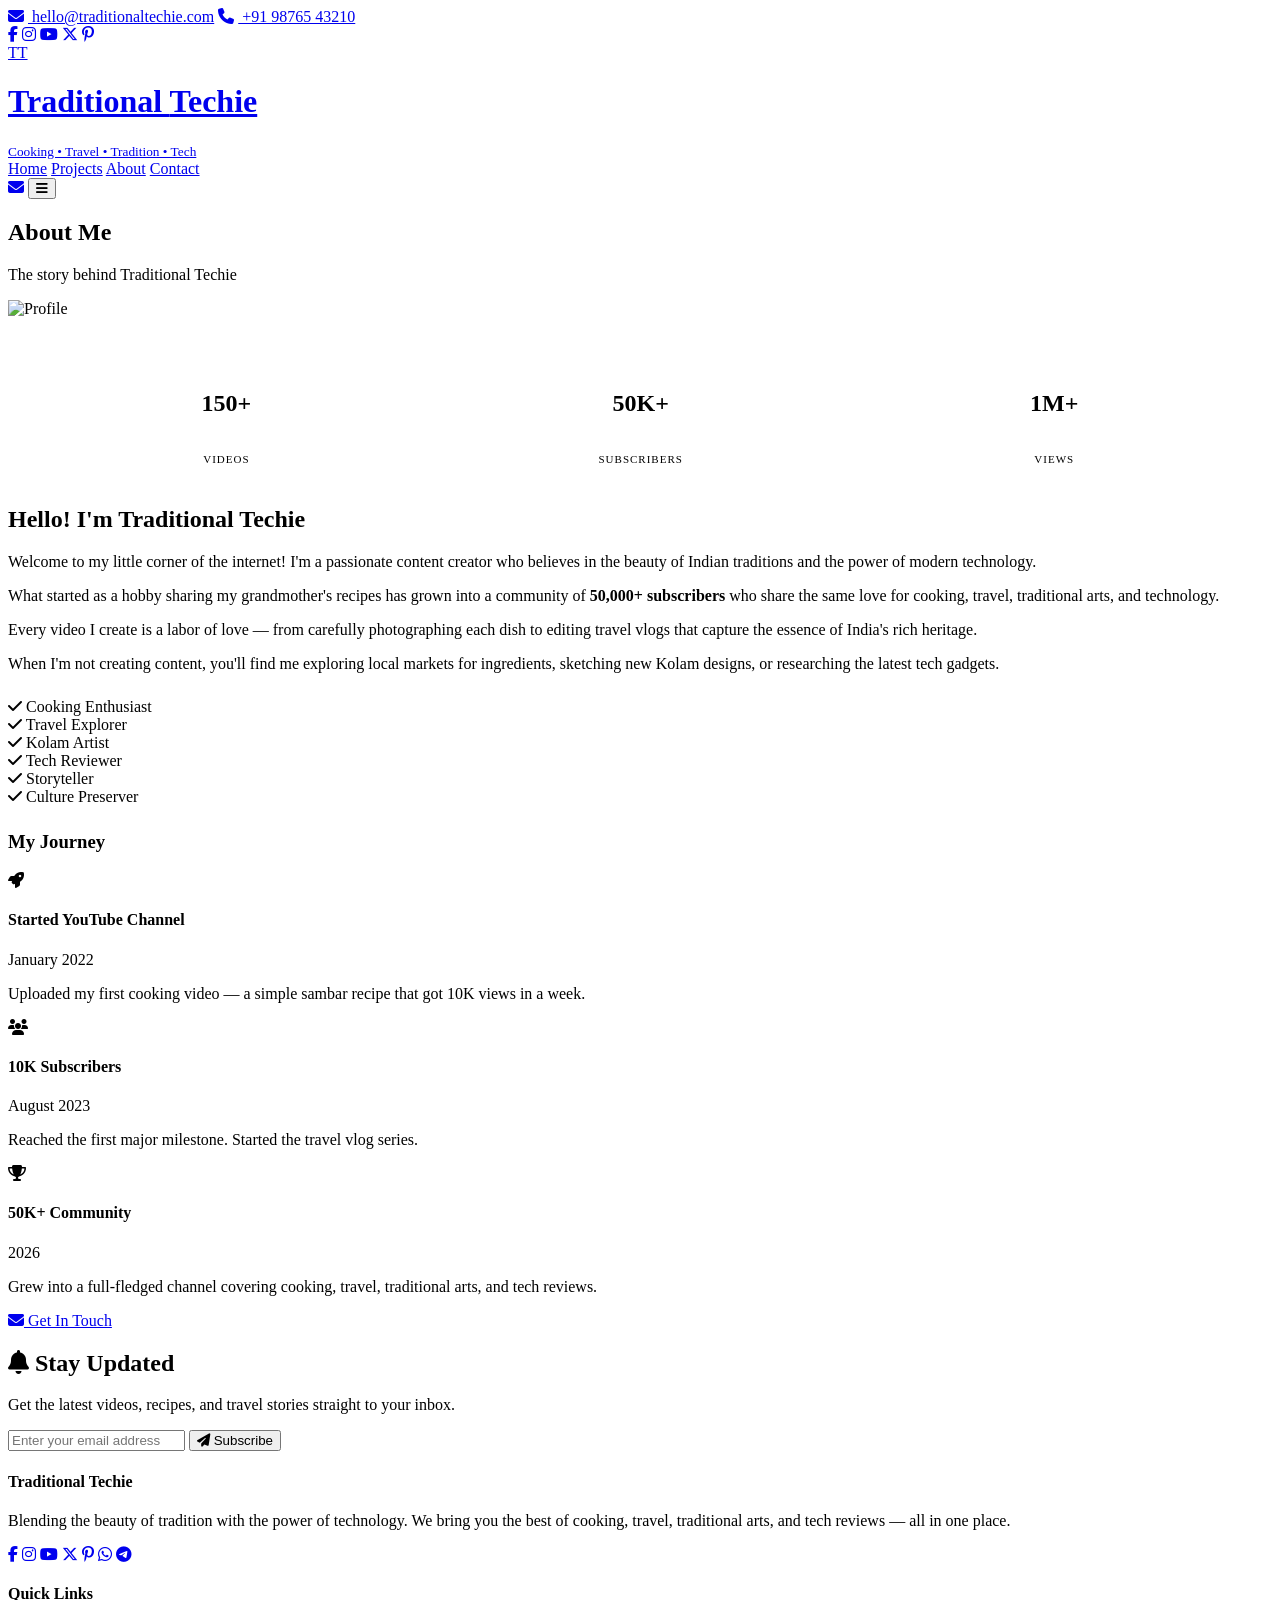
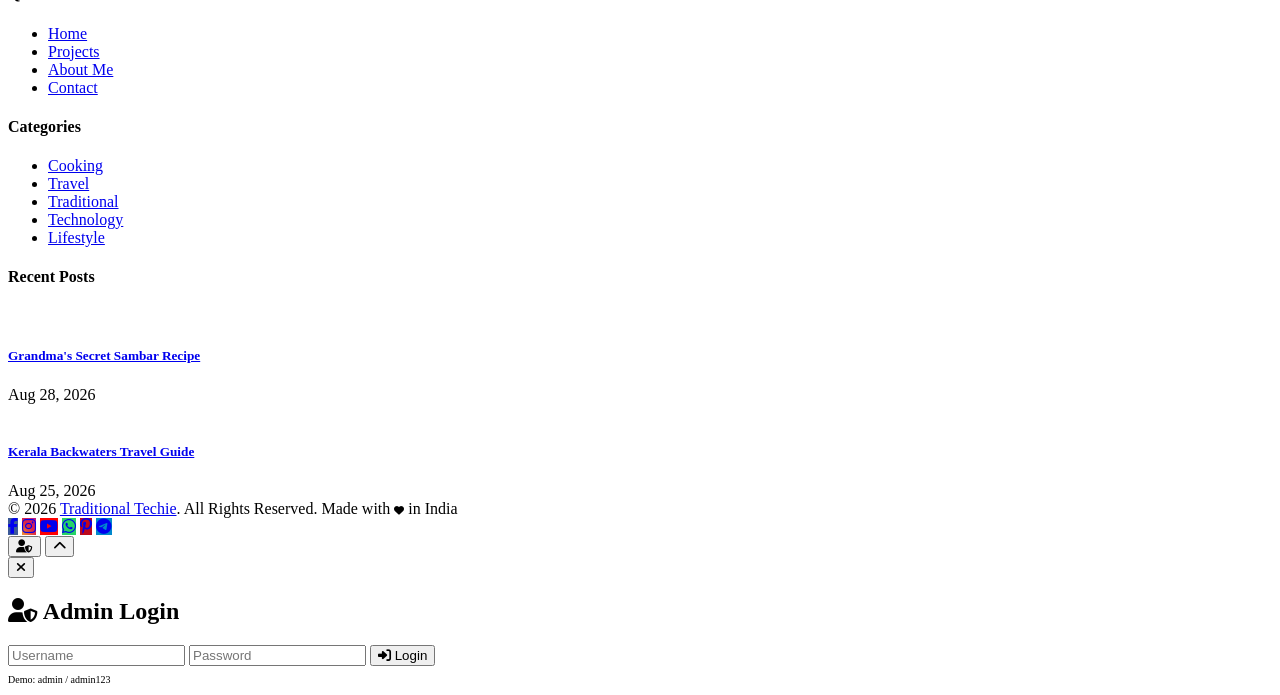
==== about.html @ 8e509c26 "Add files via upload" ====
<!DOCTYPE html>
<html lang="en">
<head>
    <meta charset="UTF-8">
    <meta name="viewport" content="width=device-width, initial-scale=1.0">
    <title>About Me - Traditional Techie</title>
    <meta name="description" content="Learn more about Traditional Techie - the person behind the cooking, travel, traditional arts, and tech content.">
    <link href="https://fonts.googleapis.com/css2?family=DM+Sans:wght@300;400;500;600;700&family=Playfair+Display:wght@500;600;700;800&display=swap" rel="stylesheet">
    <link rel="stylesheet" href="https://cdnjs.cloudflare.com/ajax/libs/font-awesome/6.5.1/css/all.min.css">
    <link rel="stylesheet" href="css/style.css">
</head>
<body>

<!-- Topbar -->
<div class="topbar">
    <div class="container">
        <div class="topbar-left">
            <a href="#"><i class="fas fa-envelope" style="margin-right:4px"></i> hello@traditionaltechie.com</a>
            <a href="#"><i class="fas fa-phone" style="margin-right:4px"></i> +91 98765 43210</a>
        </div>
        <div class="topbar-right">
            <a href="https://facebook.com" target="_blank"><i class="fab fa-facebook-f"></i></a>
            <a href="https://instagram.com" target="_blank"><i class="fab fa-instagram"></i></a>
            <a href="https://youtube.com" target="_blank"><i class="fab fa-youtube"></i></a>
            <a href="https://twitter.com" target="_blank"><i class="fab fa-x-twitter"></i></a>
            <a href="https://pinterest.com" target="_blank"><i class="fab fa-pinterest-p"></i></a>
        </div>
    </div>
</div>

<!-- Header -->
<header class="header">
    <div class="container">
        <a href="index.html" class="logo">
            <div class="logo-mark">TT</div>
            <div class="logo-text">
                <h1>Traditional <span>Techie</span></h1>
                <small>Cooking &bull; Travel &bull; Tradition &bull; Tech</small>
            </div>
        </a>
        <nav class="nav" id="nav">
            <a href="index.html">Home</a>
            <a href="projects.html">Projects</a>
            <a href="about.html" class="active">About</a>
            <a href="contact.html">Contact</a>
        </nav>
        <div class="header-right">
            <a href="contact.html" class="btn-icon"><i class="fas fa-envelope"></i></a>
            <button class="hamburger" onclick="toggleNav()"><i class="fas fa-bars"></i></button>
        </div>
    </div>
</header>

<!-- Page Hero -->
<section class="page-hero">
    <div class="container">
        <h1>About Me</h1>
        <p>The story behind Traditional Techie</p>
    </div>
</section>

<!-- About Full -->
<section class="about-full">
    <div class="container">
        <div class="about-full-grid">
            <div>
                <img src="images/profile.jpg" alt="Profile" style="width:100%;border-radius:var(--radius-lg);margin-bottom:20px;">
                <div style="background:var(--primary);color:var(--white);padding:20px;border-radius:var(--radius-lg);text-align:center;">
                    <div style="display:flex;justify-content:space-around;">
                        <div><h4 style="font-size:24px;color:var(--accent);font-weight:800;">150+</h4><span style="font-size:11px;text-transform:uppercase;letter-spacing:1px;">Videos</span></div>
                        <div><h4 style="font-size:24px;color:var(--accent);font-weight:800;">50K+</h4><span style="font-size:11px;text-transform:uppercase;letter-spacing:1px;">Subscribers</span></div>
                        <div><h4 style="font-size:24px;color:var(--accent);font-weight:800;">1M+</h4><span style="font-size:11px;text-transform:uppercase;letter-spacing:1px;">Views</span></div>
                    </div>
                </div>
            </div>
            <div class="about-full-text">
                <h2>Hello! I'm <span>Traditional Techie</span></h2>
                <p>Welcome to my little corner of the internet! I'm a passionate content creator who believes in the beauty of Indian traditions and the power of modern technology.</p>
                <p>What started as a hobby sharing my grandmother's recipes has grown into a community of <strong>50,000+ subscribers</strong> who share the same love for cooking, travel, traditional arts, and technology.</p>
                <p>Every video I create is a labor of love &mdash; from carefully photographing each dish to editing travel vlogs that capture the essence of India's rich heritage.</p>
                <p>When I'm not creating content, you'll find me exploring local markets for ingredients, sketching new Kolam designs, or researching the latest tech gadgets.</p>

                <div class="about-features" style="margin:25px 0;">
                    <div class="af"><i class="fas fa-check"></i> Cooking Enthusiast</div>
                    <div class="af"><i class="fas fa-check"></i> Travel Explorer</div>
                    <div class="af"><i class="fas fa-check"></i> Kolam Artist</div>
                    <div class="af"><i class="fas fa-check"></i> Tech Reviewer</div>
                    <div class="af"><i class="fas fa-check"></i> Storyteller</div>
                    <div class="af"><i class="fas fa-check"></i> Culture Preserver</div>
                </div>

                <div class="timeline">
                    <h3>My Journey</h3>
                    <div class="tl-item">
                        <div class="tl-dot"><i class="fas fa-rocket"></i></div>
                        <div class="tl-info">
                            <h4>Started YouTube Channel</h4>
                            <span>January 2022</span>
                            <p>Uploaded my first cooking video &mdash; a simple sambar recipe that got 10K views in a week.</p>
                        </div>
                    </div>
                    <div class="tl-item">
                        <div class="tl-dot"><i class="fas fa-users"></i></div>
                        <div class="tl-info">
                            <h4>10K Subscribers</h4>
                            <span>August 2023</span>
                            <p>Reached the first major milestone. Started the travel vlog series.</p>
                        </div>
                    </div>
                    <div class="tl-item">
                        <div class="tl-dot"><i class="fas fa-trophy"></i></div>
                        <div class="tl-info">
                            <h4>50K+ Community</h4>
                            <span>2026</span>
                            <p>Grew into a full-fledged channel covering cooking, travel, traditional arts, and tech reviews.</p>
                        </div>
                    </div>
                </div>

                <a href="contact.html" class="btn btn-fill" style="margin-top:25px;"><i class="fas fa-envelope"></i> Get In Touch</a>
            </div>
        </div>
    </div>
</section>

<!-- Subscribe -->
<section class="subscribe">
    <div class="container">
        <h2><i class="fas fa-bell"></i> Stay Updated</h2>
        <p>Get the latest videos, recipes, and travel stories straight to your inbox.</p>
        <form class="sub-form" onsubmit="handleSubscribe(event)">
            <input type="email" placeholder="Enter your email address" required>
            <button type="submit"><i class="fas fa-paper-plane"></i> Subscribe</button>
        </form>
    </div>
</section>

<!-- Footer -->
<footer class="footer" id="contact">
    <div class="container">
        <div class="foot-grid">
            <div>
                <h4>Traditional Techie</h4>
                <p>Blending the beauty of tradition with the power of technology. We bring you the best of cooking, travel, traditional arts, and tech reviews &mdash; all in one place.</p>
                <div class="foot-social">
                    <a href="https://facebook.com" target="_blank"><i class="fab fa-facebook-f"></i></a>
                    <a href="https://instagram.com" target="_blank"><i class="fab fa-instagram"></i></a>
                    <a href="https://youtube.com" target="_blank"><i class="fab fa-youtube"></i></a>
                    <a href="https://twitter.com" target="_blank"><i class="fab fa-x-twitter"></i></a>
                    <a href="https://pinterest.com" target="_blank"><i class="fab fa-pinterest-p"></i></a>
                    <a href="https://whatsapp.com" target="_blank"><i class="fab fa-whatsapp"></i></a>
                    <a href="https://telegram.org" target="_blank"><i class="fab fa-telegram-plane"></i></a>
                </div>
            </div>
            <div>
                <h4>Quick Links</h4>
                <ul class="foot-links">
                    <li><a href="index.html">Home</a></li>
                    <li><a href="projects.html">Projects</a></li>
                    <li><a href="about.html">About Me</a></li>
                    <li><a href="contact.html">Contact</a></li>
                </ul>
            </div>
            <div>
                <h4>Categories</h4>
                <ul class="foot-links">
                    <li><a href="#">Cooking</a></li>
                    <li><a href="#">Travel</a></li>
                    <li><a href="#">Traditional</a></li>
                    <li><a href="#">Technology</a></li>
                    <li><a href="#">Lifestyle</a></li>
                </ul>
            </div>
            <div>
                <h4>Recent Posts</h4>
                <div class="foot-posts">
                    <div class="fp">
                        <div class="fp-thumb"><img src="https://images.unsplash.com/photo-1556909114-f6e7ad7d3136?w=80&h=80&fit=crop" alt=""></div>
                        <div class="fp-info"><h5><a href="#">Grandma's Secret Sambar Recipe</a></h5><span>Aug 28, 2026</span></div>
                    </div>
                    <div class="fp">
                        <div class="fp-thumb"><img src="https://images.unsplash.com/photo-1469854523086-cc02fe5d8800?w=80&h=80&fit=crop" alt=""></div>
                        <div class="fp-info"><h5><a href="#">Kerala Backwaters Travel Guide</a></h5><span>Aug 25, 2026</span></div>
                    </div>
                </div>
            </div>
        </div>
    </div>
    <div class="foot-bottom">
        <div class="container">
            &copy; 2026 <a href="index.html">Traditional Techie</a>. All Rights Reserved. Made with <i class="fas fa-heart" style="color:var(--primary);font-size:10px"></i> in India
        </div>
    </div>
</footer>

<!-- Floating Social -->
<div class="float-social">
    <a href="https://facebook.com" target="_blank" style="background:#3b5998" title="Facebook"><i class="fab fa-facebook-f"></i></a>
    <a href="https://instagram.com" target="_blank" style="background:linear-gradient(45deg,#f09433,#dc2743,#bc1888)" title="Instagram"><i class="fab fa-instagram"></i></a>
    <a href="https://youtube.com" target="_blank" style="background:#ff0000" title="YouTube"><i class="fab fa-youtube"></i></a>
    <a href="https://whatsapp.com" target="_blank" style="background:#25d366" title="WhatsApp"><i class="fab fa-whatsapp"></i></a>
    <a href="https://pinterest.com" target="_blank" style="background:#bd081c" title="Pinterest"><i class="fab fa-pinterest-p"></i></a>
    <a href="https://telegram.org" target="_blank" style="background:#0088cc" title="Telegram"><i class="fab fa-telegram-plane"></i></a>
</div>

<!-- Admin Button -->
<button class="admin-btn" onclick="openAdmin()" title="Admin Panel"><i class="fas fa-user-shield"></i></button>

<!-- Back to Top -->
<button class="btt" id="btt" onclick="window.scrollTo({top:0,behavior:'smooth'})"><i class="fas fa-chevron-up"></i></button>

<!-- Admin Overlay -->
<div class="admin-overlay" id="adminOv">
    <div class="admin-box">
        <button class="x" onclick="closeAdmin()"><i class="fas fa-times"></i></button>
        <div id="aLogin">
            <h2><i class="fas fa-user-shield"></i> Admin Login</h2>
            <div class="login-box">
                <input type="text" id="aUser" placeholder="Username">
                <input type="password" id="aPass" placeholder="Password">
                <button onclick="doLogin()"><i class="fas fa-sign-in-alt"></i> Login</button>
                <p style="font-size:10px;color:var(--text-light);margin-top:8px">Demo: admin / admin123</p>
            </div>
        </div>
        <div id="aDash" style="display:none">
            <h2><i class="fas fa-tachometer-alt"></i> Dashboard</h2>
            <div class="a-stats">
                <div class="a-stat"><h4>50,247</h4><p>Subscribers</p></div>
                <div class="a-stat"><h4>1.2L+</h4><p>Total Views</p></div>
                <div class="a-stat"><h4>156</h4><p>Videos</p></div>
            </div>
            <div style="text-align:center;margin-top:20px">
                <button class="submit" style="background:#c0392b" onclick="doLogout()"><i class="fas fa-sign-out-alt"></i> Logout</button>
            </div>
        </div>
    </div>
</div>

<script src="js/scripts.js"></script>
</body>
</html>
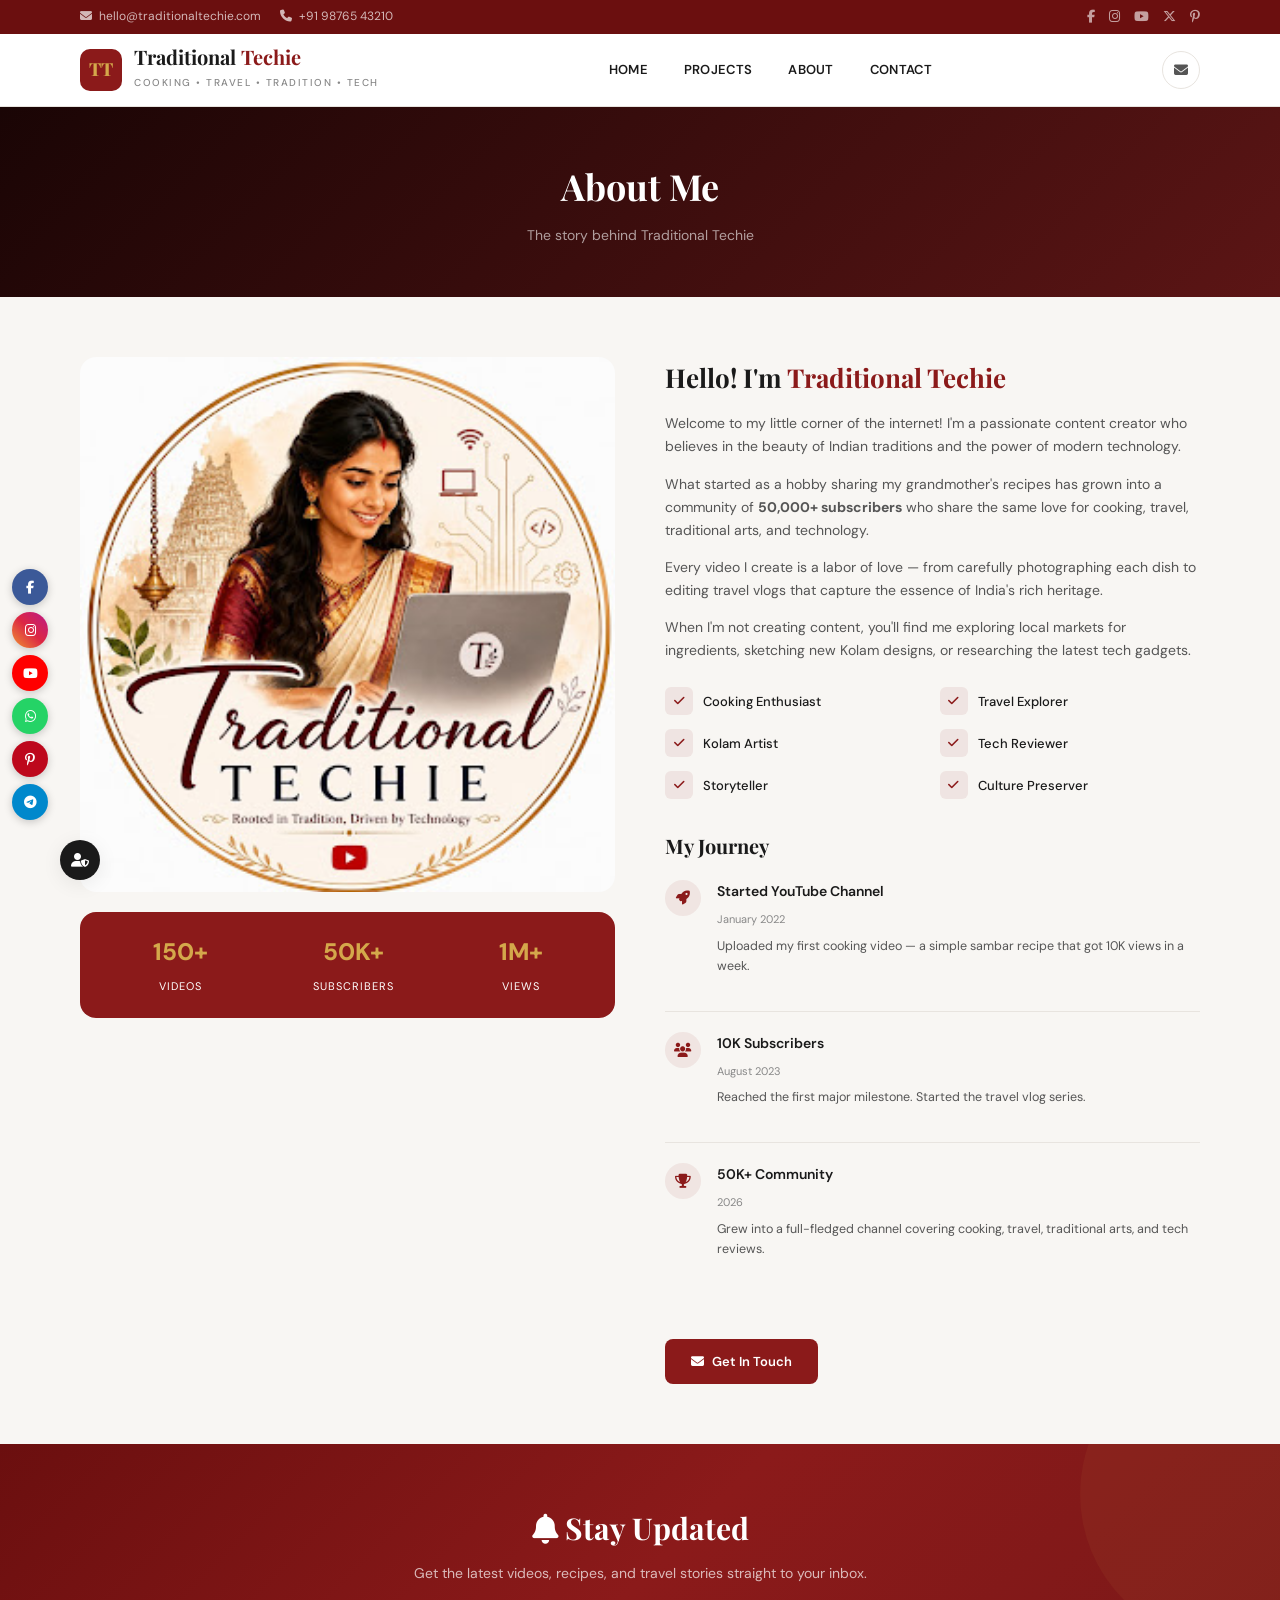
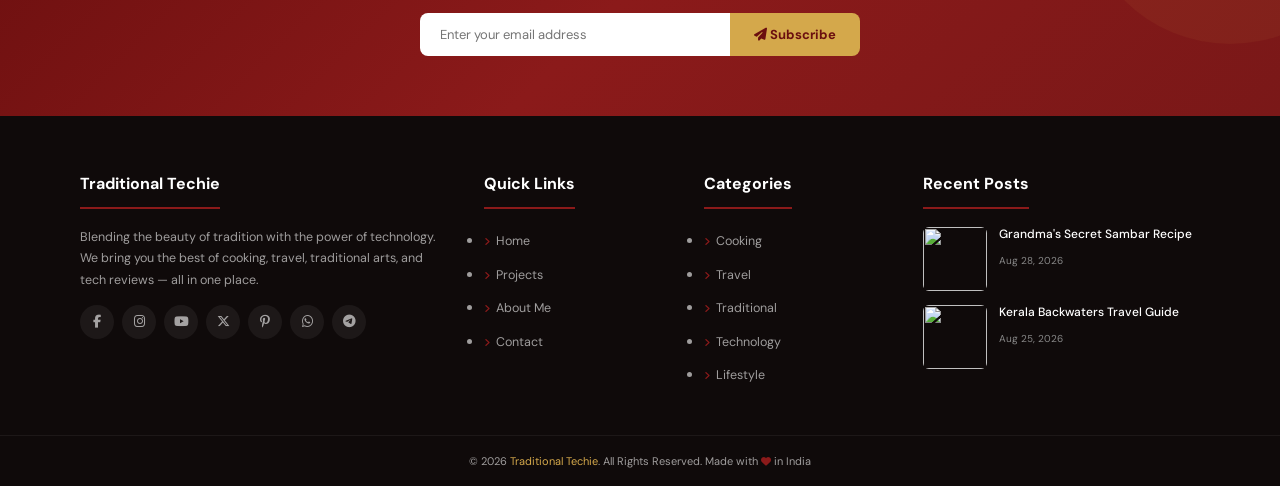
==== commit 240d0c2e: "Update about.html to remove demo credentials Removed demo credentials and updated dashboard message." ====
--- a/about.html
+++ b/about.html
@@ -219,16 +219,12 @@
                 <input type="text" id="aUser" placeholder="Username">
                 <input type="password" id="aPass" placeholder="Password">
                 <button onclick="doLogin()"><i class="fas fa-sign-in-alt"></i> Login</button>
-                <p style="font-size:10px;color:var(--text-light);margin-top:8px">Demo: admin / admin123</p>
             </div>
         </div>
         <div id="aDash" style="display:none">
             <h2><i class="fas fa-tachometer-alt"></i> Dashboard</h2>
-            <div class="a-stats">
-                <div class="a-stat"><h4>50,247</h4><p>Subscribers</p></div>
-                <div class="a-stat"><h4>1.2L+</h4><p>Total Views</p></div>
-                <div class="a-stat"><h4>156</h4><p>Videos</p></div>
-            </div>
+            <p style="font-size:12px;color:var(--text-light);text-align:center;margin:16px 0;">Video &amp; blog-post management is done from the <b>Home page</b> admin panel.
+                <a href="index.html" style="color:var(--primary);font-weight:600;">Go to home page &rarr;</a></p>
             <div style="text-align:center;margin-top:20px">
                 <button class="submit" style="background:#c0392b" onclick="doLogout()"><i class="fas fa-sign-out-alt"></i> Logout</button>
             </div>
--- a/css/style.css
+++ b/css/style.css
@@ -0,0 +1,313 @@
+/* ============================================
+   Traditional Techie - style.css
+   Red/Maroon Theme | Modern Blog Design
+   ============================================ */
+
+:root {
+    --primary: #8B1A1A;
+    --primary-light: #A52A2A;
+    --primary-dark: #6B0F0F;
+    --accent: #D4A84B;
+    --accent-light: #E8C97A;
+    --title: #1A1A1A;
+    --text: #555;
+    --text-light: #888;
+    --bg: #F8F6F3;
+    --white: #FFFFFF;
+    --card: #FFFFFF;
+    --border: #E8E4DF;
+    --shadow: 0 1px 8px rgba(0,0,0,0.06);
+    --shadow-md: 0 4px 20px rgba(0,0,0,0.08);
+    --shadow-lg: 0 8px 40px rgba(0,0,0,0.12);
+    --radius: 10px;
+    --radius-lg: 16px;
+}
+
+/* ===== RESET ===== */
+* { margin:0; padding:0; box-sizing:border-box; }
+body { font-family:'DM Sans',sans-serif; background:var(--bg); color:var(--text); line-height:1.65; -webkit-font-smoothing:antialiased; }
+a { text-decoration:none; color:inherit; transition:color .2s, background .2s, transform .2s; }
+img { max-width:100%; display:block; }
+.container { max-width:1160px; margin:0 auto; padding:0 20px; }
+
+/* ===== TOP BAR ===== */
+.topbar { background:var(--primary-dark); color:rgba(255,255,255,.7); font-size:12px; height:34px; display:flex; align-items:center; }
+.topbar .container { display:flex; justify-content:space-between; align-items:center; width:100%; }
+.topbar-left a { margin-right:16px; color:rgba(255,255,255,.7); }
+.topbar-left a:hover { color:var(--accent); }
+.topbar-right { display:flex; align-items:center; gap:14px; }
+.topbar-right a { color:rgba(255,255,255,.6); font-size:13px; }
+.topbar-right a:hover { color:var(--accent); transform:translateY(-1px); }
+
+/* ===== HEADER ===== */
+.header { background:var(--white); border-bottom:1px solid var(--border); position:sticky; top:0; z-index:1000; }
+.header .container { display:flex; align-items:center; justify-content:space-between; height:72px; }
+.logo { display:flex; align-items:center; gap:12px; }
+.logo-mark { width:42px; height:42px; background:var(--primary); border-radius:var(--radius); display:flex; align-items:center; justify-content:center; color:var(--accent); font-size:18px; font-weight:800; font-family:'Playfair Display',serif; }
+.logo-text h1 { font-family:'Playfair Display',serif; font-size:20px; font-weight:700; color:var(--title); line-height:1.1; }
+.logo-text h1 span { color:var(--primary); }
+.logo-text small { font-size:10px; color:var(--text-light); text-transform:uppercase; letter-spacing:1.5px; font-weight:500; }
+.nav { display:flex; align-items:center; gap:0; }
+.nav a { display:block; padding:0 18px; height:72px; line-height:72px; font-size:13px; font-weight:600; color:var(--title); text-transform:uppercase; letter-spacing:.3px; position:relative; }
+.nav a::after { content:''; position:absolute; bottom:0; left:50%; width:0; height:2px; background:var(--primary); transition:all .3s; transform:translateX(-50%); }
+.nav a:hover, .nav a.active { color:var(--primary); }
+.nav a:hover::after, .nav a.active::after { width:24px; }
+.hamburger { display:none; background:none; border:none; font-size:22px; color:var(--title); cursor:pointer; padding:8px; }
+.header-right { display:flex; align-items:center; gap:8px; }
+.btn-icon { width:38px; height:38px; border-radius:50%; border:1px solid var(--border); background:transparent; display:flex; align-items:center; justify-content:center; cursor:pointer; font-size:14px; color:var(--text); transition:all .2s; }
+.btn-icon:hover { background:var(--primary); color:var(--white); border-color:var(--primary); }
+
+/* ===== HERO ===== */
+.hero { background:linear-gradient(135deg, #1A0505 0%, #3D0C0C 40%, #5C1515 100%); padding:70px 0; position:relative; overflow:hidden; }
+.hero::before { content:''; position:absolute; top:-50%; right:-20%; width:600px; height:600px; border-radius:50%; background:radial-gradient(circle, rgba(212,168,75,0.08) 0%, transparent 70%); }
+.hero::after { content:''; position:absolute; bottom:-30%; left:-10%; width:400px; height:400px; border-radius:50%; background:radial-gradient(circle, rgba(139,26,26,0.15) 0%, transparent 70%); }
+.hero .container { position:relative; z-index:2; }
+.hero-grid { display:grid; grid-template-columns:1fr 1fr; gap:50px; align-items:center; }
+.hero-left { color:var(--white); }
+.hero-badge { display:inline-flex; align-items:center; gap:6px; background:rgba(212,168,75,0.15); border:1px solid rgba(212,168,75,0.3); color:var(--accent); padding:6px 14px; border-radius:30px; font-size:11px; font-weight:600; text-transform:uppercase; letter-spacing:1px; margin-bottom:20px; }
+.hero-badge i { font-size:10px; }
+.hero h2 { font-family:'Playfair Display',serif; font-size:44px; font-weight:800; line-height:1.15; margin-bottom:18px; }
+.hero h2 em { font-style:normal; color:var(--accent); }
+.hero p { font-size:15px; color:rgba(255,255,255,.65); margin-bottom:28px; max-width:460px; line-height:1.7; }
+.hero-btns { display:flex; gap:12px; flex-wrap:wrap; }
+
+/* ===== BUTTONS ===== */
+.btn { display:inline-flex; align-items:center; gap:8px; padding:12px 26px; border-radius:8px; font-size:13px; font-weight:600; cursor:pointer; border:none; transition:all .25s; font-family:inherit; }
+.btn-fill { background:var(--primary); color:var(--white); }
+.btn-fill:hover { background:var(--primary-light); transform:translateY(-2px); box-shadow:0 6px 20px rgba(139,26,26,0.35); }
+.btn-ghost { background:transparent; color:var(--white); border:1.5px solid rgba(255,255,255,.25); }
+.btn-ghost:hover { border-color:var(--accent); color:var(--accent); }
+.hero-right { display:flex; gap:14px; }
+.hero-card { flex:1; background:rgba(255,255,255,0.04); border:1px solid rgba(255,255,255,0.08); border-radius:var(--radius-lg); padding:24px 18px; text-align:center; color:var(--white); backdrop-filter:blur(4px); transition:all .3s; }
+.hero-card:hover { background:rgba(255,255,255,0.08); border-color:var(--accent); transform:translateY(-4px); }
+.hero-card .icon { width:48px; height:48px; background:rgba(212,168,75,0.12); border-radius:50%; display:flex; align-items:center; justify-content:center; margin:0 auto 12px; font-size:18px; color:var(--accent); }
+.hero-card h4 { font-size:14px; font-weight:600; margin-bottom:4px; }
+.hero-card span { font-size:11px; color:rgba(255,255,255,.5); }
+
+/* ===== SECTION HEADERS ===== */
+.sec-header { display:flex; justify-content:space-between; align-items:flex-end; margin-bottom:35px; }
+.sec-header h2 { font-family:'Playfair Display',serif; font-size:28px; color:var(--title); }
+.sec-header h2 i { color:var(--primary); font-size:22px; margin-right:8px; }
+.sec-header .line { width:40px; height:3px; background:var(--primary); margin-top:8px; border-radius:2px; }
+.sec-header p { font-size:13px; color:var(--text-light); }
+.sec-link { font-size:13px; font-weight:600; color:var(--primary); display:flex; align-items:center; gap:4px; white-space:nowrap; }
+.sec-link:hover { color:var(--primary-light); gap:8px; }
+
+/* ===== VIDEOS SECTION ===== */
+.videos { padding:55px 0; }
+.video-grid { display:grid; grid-template-columns:repeat(3,1fr); gap:22px; }
+.v-card { background:var(--card); border-radius:var(--radius-lg); overflow:hidden; box-shadow:var(--shadow); transition:all .3s; }
+.v-card:hover { box-shadow:var(--shadow-md); transform:translateY(-4px); }
+.v-thumb { position:relative; padding-top:56.25%; background:#111; overflow:hidden; }
+.v-thumb img { position:absolute; top:0; left:0; width:100%; height:100%; object-fit:cover; transition:transform .5s; }
+.v-card:hover .v-thumb img { transform:scale(1.06); }
+.v-play { position:absolute; top:50%; left:50%; transform:translate(-50%,-50%); width:48px; height:48px; background:rgba(139,26,26,0.9); border-radius:50%; display:flex; align-items:center; justify-content:center; color:var(--white); font-size:14px; opacity:0; transition:all .3s; }
+.v-card:hover .v-play { opacity:1; }
+.v-tag { position:absolute; top:12px; left:12px; background:var(--primary); color:var(--white); padding:3px 10px; border-radius:4px; font-size:10px; font-weight:700; text-transform:uppercase; letter-spacing:.5px; }
+.v-dur { position:absolute; bottom:10px; right:10px; background:rgba(0,0,0,.75); color:var(--white); padding:2px 8px; border-radius:3px; font-size:11px; font-weight:500; }
+.v-body { padding:16px 18px; }
+.v-body h3 { font-size:14px; font-weight:600; color:var(--title); line-height:1.4; margin-bottom:10px; display:-webkit-box; -webkit-line-clamp:2; -webkit-box-orient:vertical; overflow:hidden; }
+.v-body h3 a:hover { color:var(--primary); }
+.v-meta { display:flex; justify-content:space-between; font-size:11px; color:var(--text-light); }
+
+/* ===== CATEGORIES ===== */
+.cats { padding:55px 0; background:var(--white); }
+.cat-grid { display:grid; grid-template-columns:repeat(4,1fr); gap:18px; }
+.cat-item { position:relative; border-radius:var(--radius-lg); overflow:hidden; height:200px; cursor:pointer; }
+.cat-item img { width:100%; height:100%; object-fit:cover; transition:transform .5s; }
+.cat-item:hover img { transform:scale(1.08); }
+.cat-item .ov { position:absolute; inset:0; background:linear-gradient(to top, rgba(26,5,5,0.8) 0%, rgba(26,5,5,0.1) 50%, transparent 100%); display:flex; flex-direction:column; justify-content:flex-end; padding:20px; color:var(--white); transition:background .3s; }
+.cat-item:hover .ov { background:linear-gradient(to top, rgba(139,26,26,0.85) 0%, rgba(139,26,26,0.2) 60%, transparent 100%); }
+.cat-item .ov i { font-size:24px; color:var(--accent); margin-bottom:6px; }
+.cat-item .ov h3 { font-size:16px; font-weight:700; }
+.cat-item .ov span { font-size:11px; color:rgba(255,255,255,.65); }
+
+/* ===== BLOG SECTION ===== */
+.blog { padding:55px 0; }
+.blog-grid { display:grid; grid-template-columns:repeat(3,1fr); gap:22px; }
+.b-card { background:var(--card); border-radius:var(--radius-lg); overflow:hidden; box-shadow:var(--shadow); transition:all .3s; }
+.b-card:hover { box-shadow:var(--shadow-md); transform:translateY(-3px); }
+.b-thumb { height:190px; overflow:hidden; position:relative; }
+.b-thumb img { width:100%; height:100%; object-fit:cover; transition:transform .5s; }
+.b-card:hover .b-thumb img { transform:scale(1.06); }
+.b-tag { position:absolute; top:12px; left:12px; background:var(--primary); color:var(--white); padding:4px 11px; border-radius:4px; font-size:10px; font-weight:700; text-transform:uppercase; }
+.b-body { padding:18px; }
+.b-body h3 { font-size:15px; font-weight:700; color:var(--title); line-height:1.35; margin-bottom:8px; }
+.b-body h3 a:hover { color:var(--primary); }
+.b-body p { font-size:12.5px; color:var(--text-light); margin-bottom:14px; display:-webkit-box; -webkit-line-clamp:2; -webkit-box-orient:vertical; overflow:hidden; }
+.b-foot { display:flex; justify-content:space-between; align-items:center; font-size:11px; color:var(--text-light); padding-top:12px; border-top:1px solid var(--border); }
+.b-foot a { color:var(--primary); font-weight:600; }
+.b-foot a:hover { color:var(--primary-light); }
+
+/* ===== ABOUT SECTION ===== */
+.about { padding:60px 0; background:var(--white); }
+.about-grid { display:grid; grid-template-columns:auto 1fr; gap:50px; align-items:center; }
+.about-img-wrap { position:relative; }
+.about-img { width:320px; height:380px; object-fit:cover; border-radius:var(--radius-lg); }
+.about-badge { position:absolute; bottom:-15px; right:-15px; background:var(--primary); color:var(--white); padding:14px 22px; border-radius:var(--radius); text-align:center; box-shadow:var(--shadow-md); }
+.about-badge h4 { font-size:22px; font-weight:800; color:var(--accent); line-height:1; }
+.about-badge span { font-size:10px; text-transform:uppercase; letter-spacing:1px; }
+.about-text h2 { font-family:'Playfair Display',serif; font-size:30px; color:var(--title); margin-bottom:5px; }
+.about-text h2 span { color:var(--primary); }
+.about-text .sub { color:var(--accent); font-size:13px; font-weight:600; text-transform:uppercase; letter-spacing:1px; margin-bottom:16px; }
+.about-text p { font-size:14px; color:var(--text); margin-bottom:12px; }
+.about-features { display:grid; grid-template-columns:1fr 1fr; gap:14px; margin:20px 0 24px; }
+.af { display:flex; align-items:center; gap:10px; font-size:13px; color:var(--title); font-weight:500; }
+.af i { width:28px; height:28px; background:rgba(139,26,26,0.08); border-radius:6px; display:flex; align-items:center; justify-content:center; color:var(--primary); font-size:12px; }
+
+/* ===== ABOUT PAGE ===== */
+.page-hero { background:linear-gradient(135deg, #1A0505, #5C1515); padding:50px 0; text-align:center; color:var(--white); }
+.page-hero h1 { font-family:'Playfair Display',serif; font-size:36px; margin-bottom:8px; }
+.page-hero p { font-size:14px; color:rgba(255,255,255,.6); }
+.about-full { padding:60px 0; }
+.about-full-grid { display:grid; grid-template-columns:1fr 1fr; gap:50px; align-items:start; }
+.about-full-text h2 { font-family:'Playfair Display',serif; font-size:26px; color:var(--title); margin-bottom:12px; }
+.about-full-text h2 span { color:var(--primary); }
+.about-full-text p { font-size:14px; color:var(--text); margin-bottom:14px; }
+.timeline { margin-top:30px; }
+.timeline h3 { font-family:'Playfair Display',serif; font-size:20px; color:var(--title); margin-bottom:18px; }
+.tl-item { display:flex; gap:16px; margin-bottom:20px; padding-bottom:20px; border-bottom:1px solid var(--border); }
+.tl-item:last-child { border-bottom:none; }
+.tl-dot { width:36px; height:36px; background:rgba(139,26,26,0.08); border-radius:50%; display:flex; align-items:center; justify-content:center; color:var(--primary); font-size:14px; flex-shrink:0; }
+.tl-info h4 { font-size:14px; color:var(--title); font-weight:600; margin-bottom:2px; }
+.tl-info span { font-size:11px; color:var(--text-light); }
+.tl-info p { font-size:12.5px; color:var(--text); margin-top:4px; }
+
+/* ===== CONTACT PAGE ===== */
+.contact-grid { display:grid; grid-template-columns:1fr 1fr; gap:40px; }
+.contact-form-card { background:var(--card); border-radius:var(--radius-lg); padding:30px; box-shadow:var(--shadow); }
+.contact-form-card h3 { font-family:'Playfair Display',serif; font-size:22px; color:var(--title); margin-bottom:20px; }
+.form-group { margin-bottom:16px; }
+.form-group label { display:block; font-size:12px; font-weight:600; color:var(--title); margin-bottom:5px; }
+.form-group input, .form-group textarea, .form-group select { width:100%; padding:11px 14px; border:1px solid var(--border); border-radius:6px; font-family:inherit; font-size:13px; transition:border .2s; }
+.form-group input:focus, .form-group textarea:focus, .form-group select:focus { border-color:var(--primary); outline:none; }
+.form-group textarea { height:120px; resize:vertical; }
+.form-row { display:grid; grid-template-columns:1fr 1fr; gap:14px; }
+.contact-info-card { background:var(--card); border-radius:var(--radius-lg); padding:30px; box-shadow:var(--shadow); }
+.contact-info-card h3 { font-family:'Playfair Display',serif; font-size:22px; color:var(--title); margin-bottom:20px; }
+.ci-item { display:flex; gap:14px; margin-bottom:20px; padding-bottom:20px; border-bottom:1px solid var(--border); }
+.ci-item:last-child { border-bottom:none; }
+.ci-icon { width:42px; height:42px; background:rgba(139,26,26,0.08); border-radius:var(--radius); display:flex; align-items:center; justify-content:center; color:var(--primary); font-size:16px; flex-shrink:0; }
+.ci-info h4 { font-size:14px; color:var(--title); font-weight:600; margin-bottom:2px; }
+.ci-info p, .ci-info a { font-size:12.5px; color:var(--text); }
+.ci-info a:hover { color:var(--primary); }
+.map-placeholder { margin-top:20px; background:var(--bg); border-radius:var(--radius); height:200px; display:flex; align-items:center; justify-content:center; color:var(--text-light); font-size:13px; border:1px dashed var(--border); }
+
+/* ===== PROJECTS PAGE ===== */
+.proj-grid { display:grid; grid-template-columns:repeat(3,1fr); gap:22px; }
+.proj-card { background:var(--card); border-radius:var(--radius-lg); overflow:hidden; box-shadow:var(--shadow); transition:all .3s; }
+.proj-card:hover { box-shadow:var(--shadow-md); transform:translateY(-3px); }
+.proj-thumb { height:200px; overflow:hidden; position:relative; }
+.proj-thumb img { width:100%; height:100%; object-fit:cover; transition:transform .5s; }
+.proj-card:hover .proj-thumb img { transform:scale(1.06); }
+.proj-tag { position:absolute; top:12px; right:12px; background:var(--primary); color:var(--white); padding:4px 10px; border-radius:4px; font-size:10px; font-weight:700; text-transform:uppercase; }
+.proj-body { padding:18px; }
+.proj-body h3 { font-size:16px; font-weight:700; color:var(--title); margin-bottom:6px; }
+.proj-body h3 a:hover { color:var(--primary); }
+.proj-body p { font-size:12.5px; color:var(--text-light); margin-bottom:14px; line-height:1.6; }
+.proj-links { display:flex; gap:10px; }
+.proj-links a { font-size:12px; font-weight:600; color:var(--primary); display:flex; align-items:center; gap:4px; }
+.proj-links a:hover { color:var(--primary-light); }
+
+/* ===== SUBSCRIBE ===== */
+.subscribe { padding:60px 0; background:linear-gradient(135deg, var(--primary-dark), var(--primary), #7A1818); text-align:center; color:var(--white); position:relative; overflow:hidden; }
+.subscribe::before { content:''; position:absolute; top:-100px; right:-100px; width:300px; height:300px; border-radius:50%; background:rgba(212,168,75,0.06); }
+.subscribe h2 { font-family:'Playfair Display',serif; font-size:30px; margin-bottom:8px; position:relative; }
+.subscribe p { font-size:14px; color:rgba(255,255,255,.7); margin-bottom:28px; position:relative; }
+.sub-form { display:flex; max-width:440px; margin:0 auto; gap:0; position:relative; }
+.sub-form input { flex:1; padding:13px 20px; border:none; border-radius:8px 0 0 8px; font-size:13px; font-family:inherit; }
+.sub-form button { padding:13px 24px; background:var(--accent); color:var(--primary-dark); border:none; border-radius:0 8px 8px 0; font-weight:700; font-size:13px; cursor:pointer; font-family:inherit; white-space:nowrap; }
+.sub-form button:hover { background:var(--accent-light); }
+
+/* ===== SHARE + LIKE ===== */
+.engage { padding:50px 0; }
+.engage-inner { display:flex; justify-content:center; gap:20px; flex-wrap:wrap; align-items:center; }
+.like-btn { display:inline-flex; align-items:center; gap:8px; padding:11px 28px; background:var(--primary); color:var(--white); border-radius:8px; font-size:13px; font-weight:600; cursor:pointer; border:none; font-family:inherit; transition:all .3s; }
+.like-btn:hover { background:var(--primary-light); transform:translateY(-2px); box-shadow:0 4px 15px rgba(139,26,26,0.3); }
+.like-btn.liked { background:#c0392b; }
+.like-count { font-size:12px; color:var(--text-light); }
+.share-pill { display:inline-flex; align-items:center; gap:6px; padding:9px 18px; border-radius:8px; color:var(--white); font-size:12px; font-weight:600; cursor:pointer; transition:all .25s; border:none; font-family:inherit; }
+.share-pill:hover { transform:translateY(-2px); box-shadow:0 4px 12px rgba(0,0,0,0.2); }
+
+/* ===== FOOTER ===== */
+.footer { background:#0F0A0A; color:rgba(255,255,255,.6); padding:55px 0 0; }
+.foot-grid { display:grid; grid-template-columns:2fr 1fr 1fr 1.5fr; gap:35px; padding-bottom:40px; }
+.footer h4 { color:var(--white); font-size:16px; font-weight:700; margin-bottom:18px; padding-bottom:10px; border-bottom:2px solid var(--primary); display:inline-block; }
+.footer p { font-size:12.5px; line-height:1.7; margin-bottom:14px; }
+.foot-social { display:flex; gap:8px; margin-top:12px; }
+.foot-social a { width:34px; height:34px; background:rgba(255,255,255,0.06); border-radius:50%; display:flex; align-items:center; justify-content:center; font-size:13px; color:rgba(255,255,255,.6); transition:all .2s; }
+.foot-social a:hover { background:var(--primary); color:var(--white); }
+.foot-links li { margin-bottom:9px; }
+.foot-links a { font-size:12.5px; display:flex; align-items:center; gap:6px; }
+.foot-links a::before { content:'\f105'; font-family:'Font Awesome 6 Free'; font-weight:900; font-size:10px; color:var(--primary); }
+.foot-links a:hover { color:var(--accent); padding-left:3px; }
+.foot-posts .fp { display:flex; gap:12px; margin-bottom:14px; }
+.foot-posts .fp-thumb { width:64px; height:64px; border-radius:6px; overflow:hidden; flex-shrink:0; }
+.foot-posts .fp-thumb img { width:100%; height:100%; object-fit:cover; }
+.foot-posts .fp-info h5 { font-size:12px; color:var(--white); font-weight:500; margin-bottom:3px; line-height:1.3; }
+.foot-posts .fp-info h5 a:hover { color:var(--accent); }
+.foot-posts .fp-info span { font-size:10px; color:var(--text-light); }
+.foot-bottom { border-top:1px solid rgba(255,255,255,0.06); padding:16px 0; text-align:center; font-size:11px; }
+.foot-bottom a { color:var(--accent); }
+
+/* ===== FLOATING SOCIAL ===== */
+.float-social { position:fixed; left:12px; bottom:80px; z-index:800; display:flex; flex-direction:column; gap:7px; }
+.float-social a { width:36px; height:36px; border-radius:50%; display:flex; align-items:center; justify-content:center; color:var(--white); font-size:13px; transition:all .25s; box-shadow:0 2px 8px rgba(0,0,0,0.2); }
+.float-social a:hover { transform:scale(1.15); }
+
+/* ===== BACK TO TOP ===== */
+.btt { position:fixed; bottom:20px; right:20px; width:40px; height:40px; background:var(--primary); color:var(--white); border-radius:50%; display:none; align-items:center; justify-content:center; font-size:14px; cursor:pointer; z-index:800; border:none; box-shadow:var(--shadow-md); }
+.btt.show { display:flex; }
+
+/* ===== ADMIN ===== */
+.admin-btn { position:fixed; bottom:20px; left:60px; width:40px; height:40px; background:var(--title); color:var(--white); border-radius:50%; display:flex; align-items:center; justify-content:center; font-size:14px; cursor:pointer; z-index:800; border:none; box-shadow:var(--shadow-md); }
+.admin-overlay { display:none; position:fixed; inset:0; background:rgba(0,0,0,.5); z-index:9999; justify-content:center; align-items:center; backdrop-filter:blur(2px); }
+.admin-overlay.open { display:flex; }
+.admin-box { background:var(--white); border-radius:var(--radius-lg); width:92%; max-width:680px; max-height:88vh; overflow-y:auto; padding:28px; position:relative; }
+.admin-box .x { position:absolute; top:14px; right:14px; background:none; border:none; font-size:20px; cursor:pointer; color:var(--text); }
+.admin-box h2 { font-family:'Playfair Display',serif; font-size:24px; color:var(--title); margin-bottom:18px; display:flex; align-items:center; gap:8px; }
+.admin-box h2 i { color:var(--primary); }
+.a-stats { display:grid; grid-template-columns:repeat(3,1fr); gap:12px; margin-bottom:22px; }
+.a-stat { background:var(--bg); padding:16px; border-radius:var(--radius); text-align:center; }
+.a-stat h4 { font-size:22px; color:var(--primary); font-weight:800; }
+.a-stat p { font-size:11px; color:var(--text-light); }
+.a-form label { display:block; font-size:12px; font-weight:600; color:var(--title); margin-bottom:4px; margin-top:14px; }
+.a-form input, .a-form textarea, .a-form select { width:100%; padding:10px 14px; border:1px solid var(--border); border-radius:6px; font-family:inherit; font-size:13px; }
+.a-form textarea { height:90px; resize:vertical; }
+.a-form .row { display:grid; grid-template-columns:1fr 1fr; gap:12px; }
+.a-form .submit { margin-top:18px; padding:10px 28px; background:var(--primary); color:var(--white); border:none; border-radius:6px; font-weight:700; cursor:pointer; font-family:inherit; font-size:13px; }
+.a-form .submit:hover { background:var(--primary-light); }
+.login-box { text-align:center; padding:20px 0; }
+.login-box input { display:block; width:100%; max-width:280px; margin:8px auto; padding:10px 14px; border:1px solid var(--border); border-radius:6px; font-family:inherit; text-align:center; font-size:13px; }
+.login-box button { margin-top:10px; padding:10px 28px; background:var(--primary); color:var(--white); border:none; border-radius:6px; font-weight:700; cursor:pointer; font-family:inherit; }
+
+/* ===== RESPONSIVE ===== */
+@media(max-width:1024px) {
+    .hero-grid { grid-template-columns:1fr; }
+    .hero-right { display:none; }
+    .cat-grid { grid-template-columns:repeat(2,1fr); }
+    .about-grid { grid-template-columns:1fr; }
+    .about-img { width:100%; height:300px; }
+    .foot-grid { grid-template-columns:repeat(2,1fr); }
+    .about-full-grid, .contact-grid { grid-template-columns:1fr; }
+    .proj-grid { grid-template-columns:repeat(2,1fr); }
+}
+@media(max-width:768px) {
+    .topbar { display:none; }
+    .nav { display:none; position:absolute; top:72px; left:0; right:0; background:var(--white); flex-direction:column; box-shadow:var(--shadow-lg); z-index:999; border-bottom:1px solid var(--border); }
+    .nav.open { display:flex; }
+    .nav a { height:44px; line-height:44px; padding:0 20px; width:100%; border-bottom:1px solid var(--border); }
+    .nav a::after { display:none; }
+    .hamburger { display:block; }
+    .hero h2 { font-size:30px; }
+    .video-grid, .blog-grid, .proj-grid { grid-template-columns:1fr; }
+    .cat-grid { grid-template-columns:1fr 1fr; }
+    .foot-grid { grid-template-columns:1fr; }
+    .float-social { display:none; }
+    .admin-btn { left:20px; bottom:12px; }
+    .btt { bottom:12px; right:20px; }
+    .sub-form { flex-direction:column; gap:8px; }
+    .sub-form input, .sub-form button { border-radius:8px; }
+    .a-stats, .a-form .row, .form-row { grid-template-columns:1fr; }
+    .about-img-wrap { display:none; }
+}
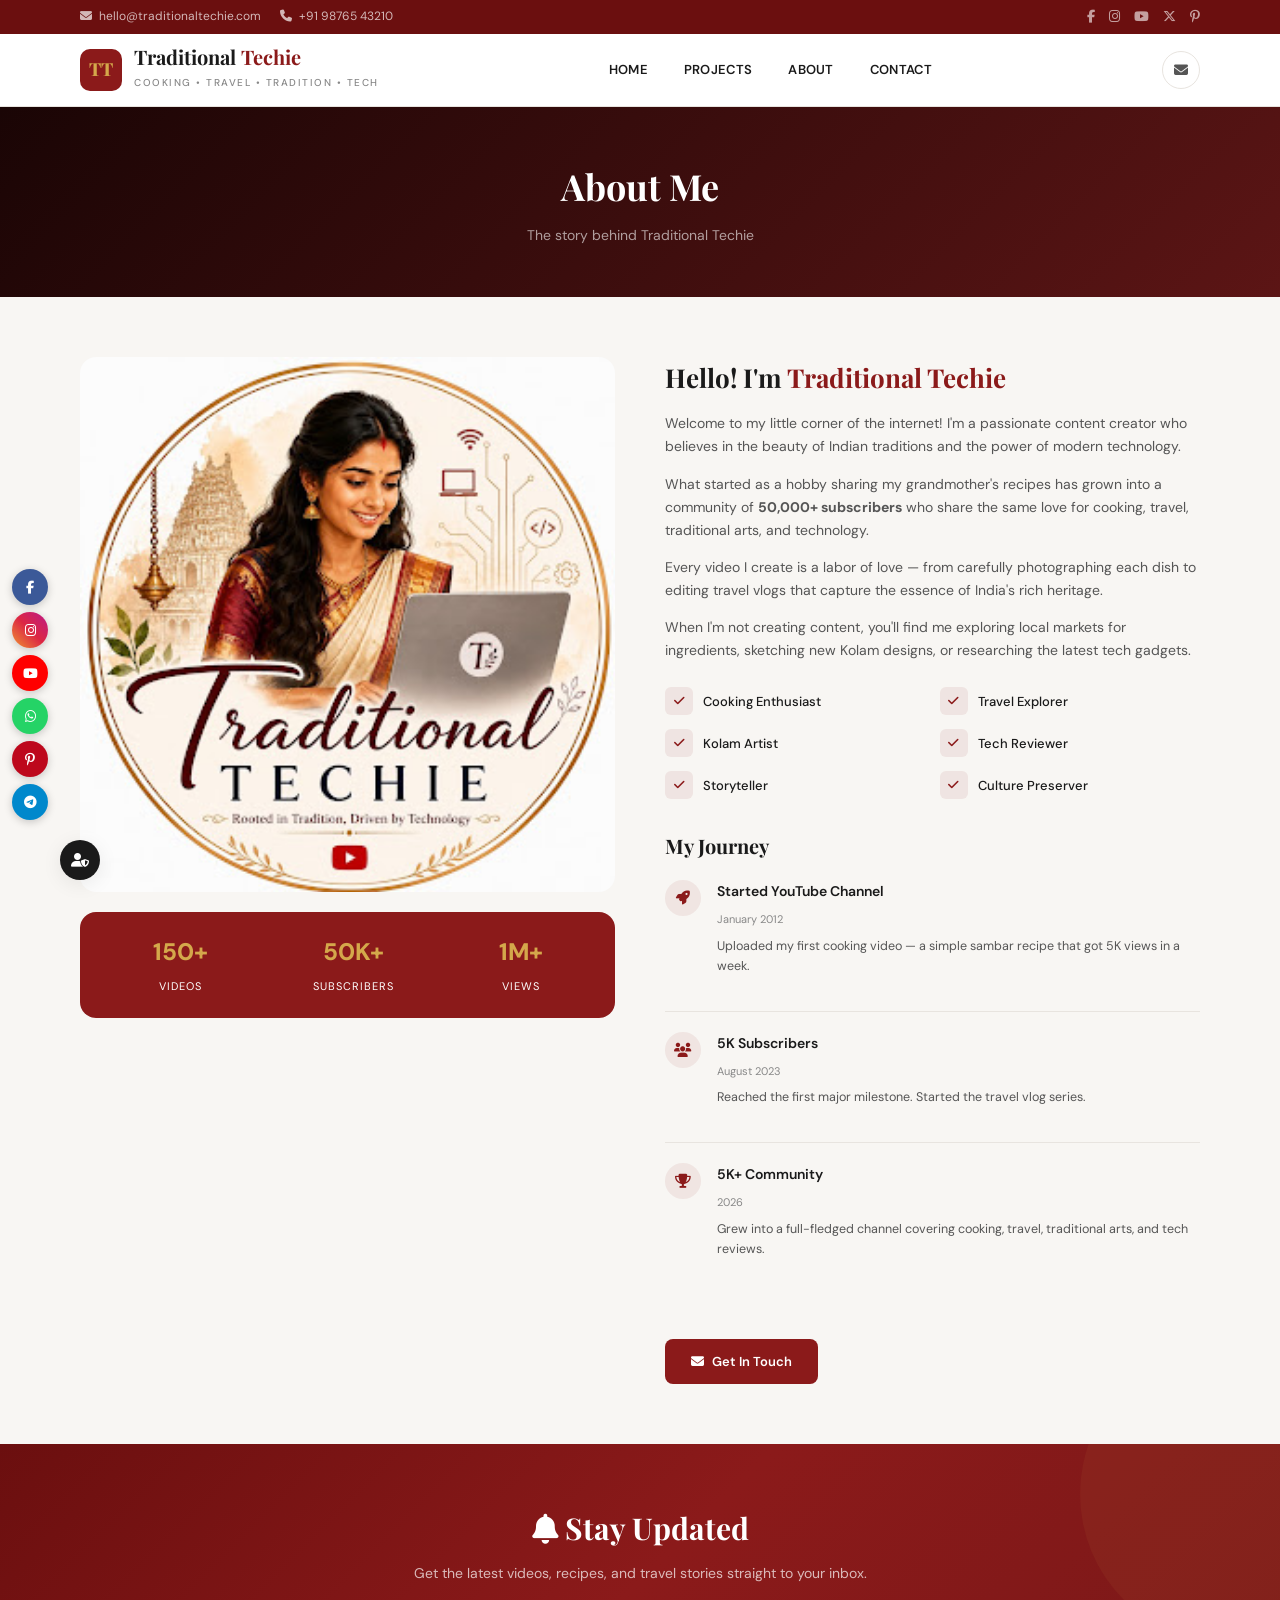
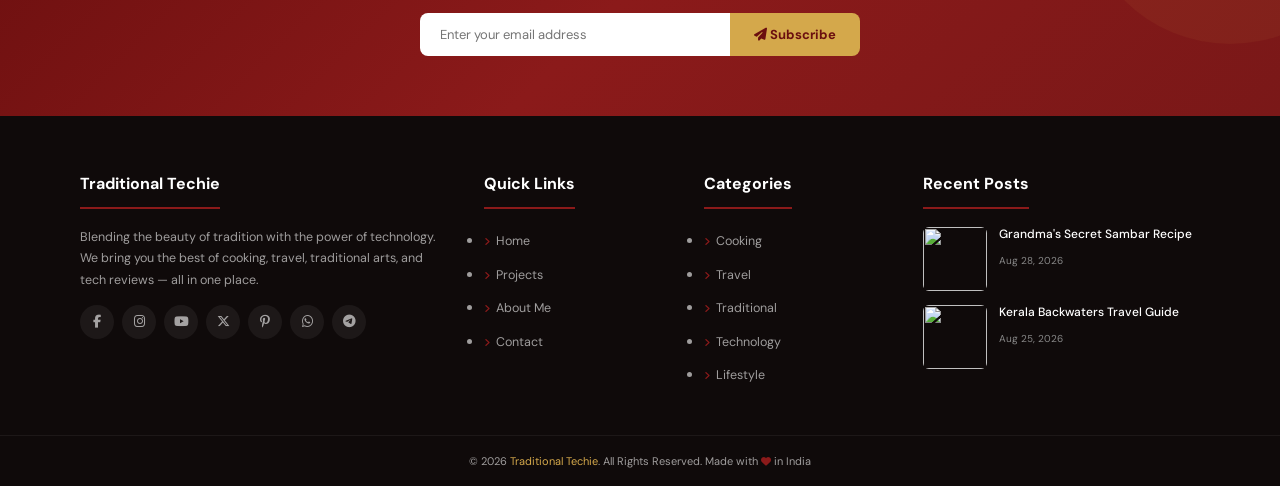
==== commit b3ab15da: "Revise social links and update subscriber counts Updated social media links and subscriber milestone" ====
--- a/about.html
+++ b/about.html
@@ -19,11 +19,11 @@
             <a href="#"><i class="fas fa-phone" style="margin-right:4px"></i> +91 98765 43210</a>
         </div>
         <div class="topbar-right">
-            <a href="https://facebook.com" target="_blank"><i class="fab fa-facebook-f"></i></a>
-            <a href="https://instagram.com" target="_blank"><i class="fab fa-instagram"></i></a>
-            <a href="https://youtube.com" target="_blank"><i class="fab fa-youtube"></i></a>
+            <a href="https://www.facebook.com/share/1EPSMpXXER" target="_blank"><i class="fab fa-facebook-f"></i></a>
+            <a href="https://www.instagram.com/traditional_techie?utm_source=qr&igsi=MWVidmgxcXRraDdoNQ==" target="_blank"><i class="fab fa-instagram"></i></a>
+            <a href="https://www.youtube.com/@Traditional_Techie" target="_blank"><i class="fab fa-youtube"></i></a>
             <a href="https://twitter.com" target="_blank"><i class="fab fa-x-twitter"></i></a>
-            <a href="https://pinterest.com" target="_blank"><i class="fab fa-pinterest-p"></i></a>
+            <a href="https://pin.it/5eEz7e8Ko" target="_blank"><i class="fab fa-pinterest-p"></i></a>
         </div>
     </div>
 </div>
@@ -95,14 +95,14 @@
                         <div class="tl-dot"><i class="fas fa-rocket"></i></div>
                         <div class="tl-info">
                             <h4>Started YouTube Channel</h4>
-                            <span>January 2022</span>
-                            <p>Uploaded my first cooking video &mdash; a simple sambar recipe that got 10K views in a week.</p>
+                            <span>January 2012</span>
+                            <p>Uploaded my first cooking video &mdash; a simple sambar recipe that got 5K views in a week.</p>
                         </div>
                     </div>
                     <div class="tl-item">
                         <div class="tl-dot"><i class="fas fa-users"></i></div>
                         <div class="tl-info">
-                            <h4>10K Subscribers</h4>
+                            <h4>5K Subscribers</h4>
                             <span>August 2023</span>
                             <p>Reached the first major milestone. Started the travel vlog series.</p>
                         </div>
@@ -110,7 +110,7 @@
                     <div class="tl-item">
                         <div class="tl-dot"><i class="fas fa-trophy"></i></div>
                         <div class="tl-info">
-                            <h4>50K+ Community</h4>
+                            <h4>5K+ Community</h4>
                             <span>2026</span>
                             <p>Grew into a full-fledged channel covering cooking, travel, traditional arts, and tech reviews.</p>
                         </div>
@@ -143,13 +143,13 @@
                 <h4>Traditional Techie</h4>
                 <p>Blending the beauty of tradition with the power of technology. We bring you the best of cooking, travel, traditional arts, and tech reviews &mdash; all in one place.</p>
                 <div class="foot-social">
-                    <a href="https://facebook.com" target="_blank"><i class="fab fa-facebook-f"></i></a>
-                    <a href="https://instagram.com" target="_blank"><i class="fab fa-instagram"></i></a>
-                    <a href="https://youtube.com" target="_blank"><i class="fab fa-youtube"></i></a>
+                    <a href="https://www.facebook.com/share/1EPSMpXXER" target="_blank"><i class="fab fa-facebook-f"></i></a>
+                    <a href="https://www.instagram.com/traditional_techie?utm_source=qr&igsi=MWVidmgxcXRraDdoNQ==" target="_blank"><i class="fab fa-instagram"></i></a>
+                    <a href="https://www.youtube.com/@Traditional_Techie" target="_blank"><i class="fab fa-youtube"></i></a>
                     <a href="https://twitter.com" target="_blank"><i class="fab fa-x-twitter"></i></a>
-                    <a href="https://pinterest.com" target="_blank"><i class="fab fa-pinterest-p"></i></a>
-                    <a href="https://whatsapp.com" target="_blank"><i class="fab fa-whatsapp"></i></a>
-                    <a href="https://telegram.org" target="_blank"><i class="fab fa-telegram-plane"></i></a>
+                    <a href="https://pin.it/5eEz7e8Ko" target="_blank"><i class="fab fa-pinterest-p"></i></a>
+                    <a href="https://wa.me/qr/PFPHX54XP56HK1" target="_blank"><i class="fab fa-whatsapp"></i></a>
+                    <a href="t.me/Traditionaltechie" target="_blank"><i class="fab fa-telegram-plane"></i></a>
                 </div>
             </div>
             <div>
@@ -195,12 +195,12 @@
 
 <!-- Floating Social -->
 <div class="float-social">
-    <a href="https://facebook.com" target="_blank" style="background:#3b5998" title="Facebook"><i class="fab fa-facebook-f"></i></a>
-    <a href="https://instagram.com" target="_blank" style="background:linear-gradient(45deg,#f09433,#dc2743,#bc1888)" title="Instagram"><i class="fab fa-instagram"></i></a>
-    <a href="https://youtube.com" target="_blank" style="background:#ff0000" title="YouTube"><i class="fab fa-youtube"></i></a>
-    <a href="https://whatsapp.com" target="_blank" style="background:#25d366" title="WhatsApp"><i class="fab fa-whatsapp"></i></a>
-    <a href="https://pinterest.com" target="_blank" style="background:#bd081c" title="Pinterest"><i class="fab fa-pinterest-p"></i></a>
-    <a href="https://telegram.org" target="_blank" style="background:#0088cc" title="Telegram"><i class="fab fa-telegram-plane"></i></a>
+    <a href="https://www.facebook.com/share/1EPSMpXXER" target="_blank" style="background:#3b5998" title="Facebook"><i class="fab fa-facebook-f"></i></a>
+    <a href="https://www.instagram.com/traditional_techie?utm_source=qr&igsi=MWVidmgxcXRraDdoNQ==" target="_blank" style="background:linear-gradient(45deg,#f09433,#dc2743,#bc1888)" title="Instagram"><i class="fab fa-instagram"></i></a>
+    <a href="https://www.youtube.com/@Traditional_Techie" target="_blank" style="background:#ff0000" title="YouTube"><i class="fab fa-youtube"></i></a>
+    <a href="https://wa.me/qr/PFPHX54XP56HK1" target="_blank" style="background:#25d366" title="WhatsApp"><i class="fab fa-whatsapp"></i></a>
+    <a href="https://pin.it/5eEz7e8Ko" target="_blank" style="background:#bd081c" title="Pinterest"><i class="fab fa-pinterest-p"></i></a>
+    <a href="t.me/Traditionaltechie" target="_blank" style="background:#0088cc" title="Telegram"><i class="fab fa-telegram-plane"></i></a>
 </div>
 
 <!-- Admin Button -->
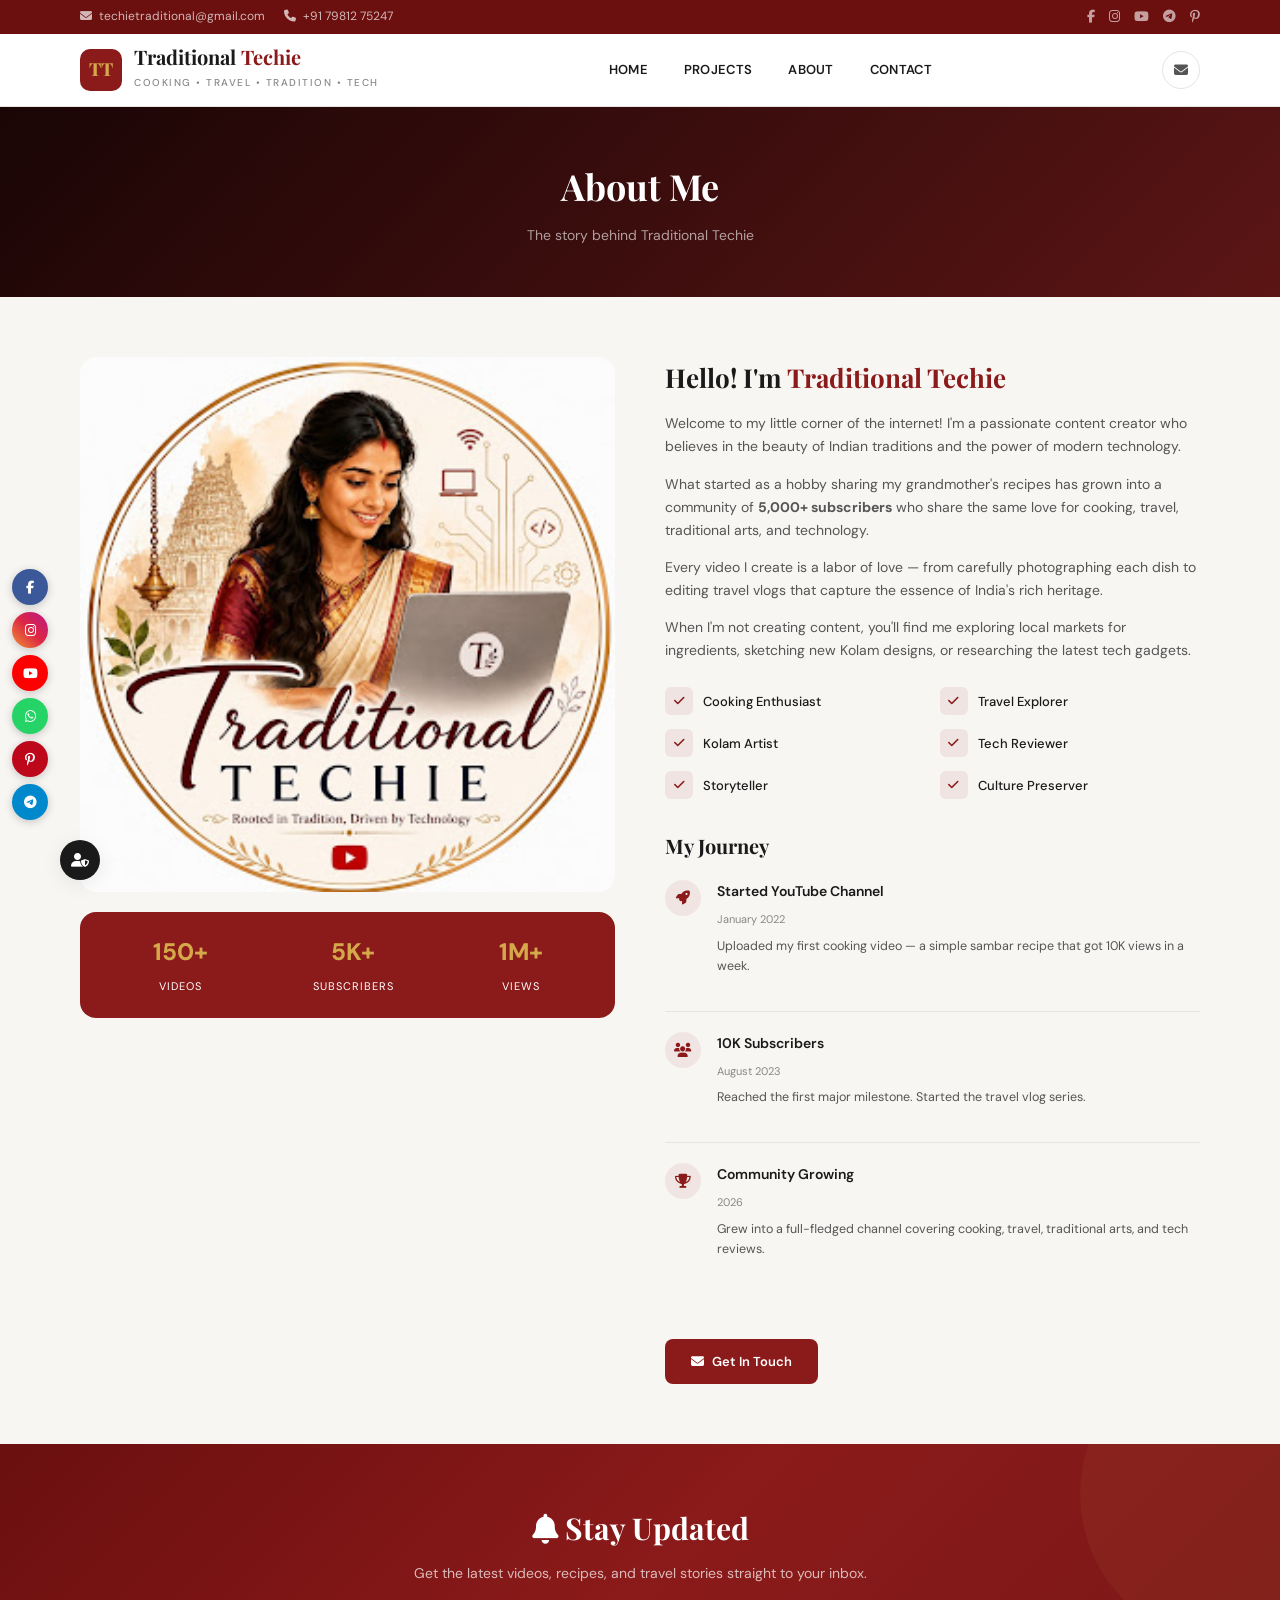
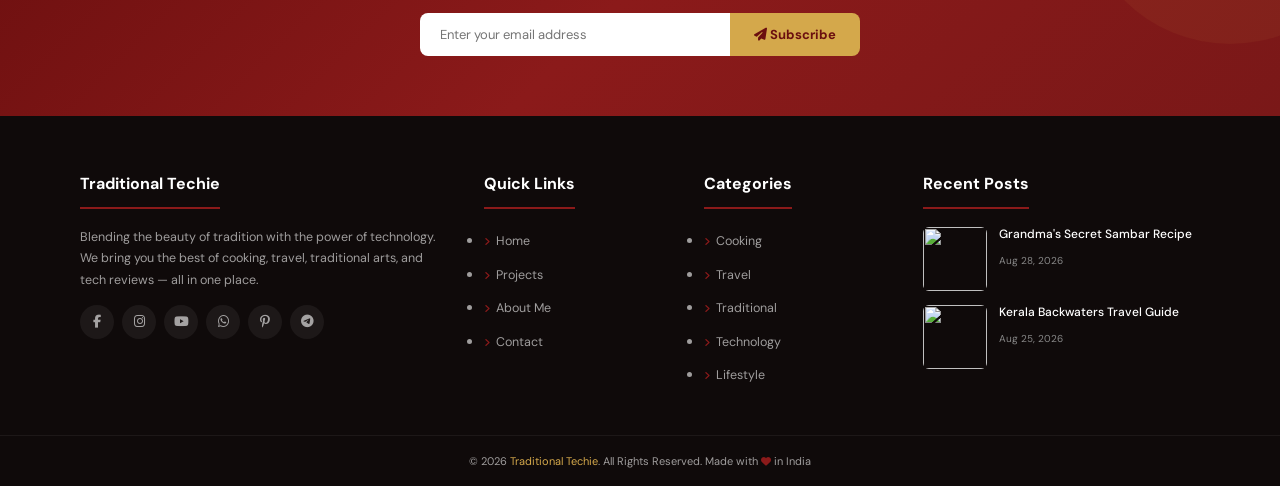
==== commit 22d41165: "Update contact information and subscriber counts" ====
--- a/about.html
+++ b/about.html
@@ -15,14 +15,14 @@
 <div class="topbar">
     <div class="container">
         <div class="topbar-left">
-            <a href="#"><i class="fas fa-envelope" style="margin-right:4px"></i> hello@traditionaltechie.com</a>
-            <a href="#"><i class="fas fa-phone" style="margin-right:4px"></i> +91 98765 43210</a>
+            <a href="mailto:techietraditional@gmail.com"><i class="fas fa-envelope" style="margin-right:4px"></i> techietraditional@gmail.com</a>
+            <a href="tel:+917981275247"><i class="fas fa-phone" style="margin-right:4px"></i> +91 79812 75247</a>
         </div>
         <div class="topbar-right">
             <a href="https://www.facebook.com/share/1EPSMpXXER" target="_blank"><i class="fab fa-facebook-f"></i></a>
-            <a href="https://www.instagram.com/traditional_techie?utm_source=qr&igsi=MWVidmgxcXRraDdoNQ==" target="_blank"><i class="fab fa-instagram"></i></a>
+            <a href="https://www.instagram.com/traditional_techie" target="_blank"><i class="fab fa-instagram"></i></a>
             <a href="https://www.youtube.com/@Traditional_Techie" target="_blank"><i class="fab fa-youtube"></i></a>
-            <a href="https://twitter.com" target="_blank"><i class="fab fa-x-twitter"></i></a>
+            <a href="https://t.me/Traditionaltechie" target="_blank"><i class="fab fa-telegram"></i></a>
             <a href="https://pin.it/5eEz7e8Ko" target="_blank"><i class="fab fa-pinterest-p"></i></a>
         </div>
     </div>
@@ -68,7 +68,7 @@
                 <div style="background:var(--primary);color:var(--white);padding:20px;border-radius:var(--radius-lg);text-align:center;">
                     <div style="display:flex;justify-content:space-around;">
                         <div><h4 style="font-size:24px;color:var(--accent);font-weight:800;">150+</h4><span style="font-size:11px;text-transform:uppercase;letter-spacing:1px;">Videos</span></div>
-                        <div><h4 style="font-size:24px;color:var(--accent);font-weight:800;">50K+</h4><span style="font-size:11px;text-transform:uppercase;letter-spacing:1px;">Subscribers</span></div>
+                        <div><h4 style="font-size:24px;color:var(--accent);font-weight:800;">5K+</h4><span style="font-size:11px;text-transform:uppercase;letter-spacing:1px;">Subscribers</span></div>
                         <div><h4 style="font-size:24px;color:var(--accent);font-weight:800;">1M+</h4><span style="font-size:11px;text-transform:uppercase;letter-spacing:1px;">Views</span></div>
                     </div>
                 </div>
@@ -76,7 +76,7 @@
             <div class="about-full-text">
                 <h2>Hello! I'm <span>Traditional Techie</span></h2>
                 <p>Welcome to my little corner of the internet! I'm a passionate content creator who believes in the beauty of Indian traditions and the power of modern technology.</p>
-                <p>What started as a hobby sharing my grandmother's recipes has grown into a community of <strong>50,000+ subscribers</strong> who share the same love for cooking, travel, traditional arts, and technology.</p>
+                <p>What started as a hobby sharing my grandmother's recipes has grown into a community of <strong>5,000+ subscribers</strong> who share the same love for cooking, travel, traditional arts, and technology.</p>
                 <p>Every video I create is a labor of love &mdash; from carefully photographing each dish to editing travel vlogs that capture the essence of India's rich heritage.</p>
                 <p>When I'm not creating content, you'll find me exploring local markets for ingredients, sketching new Kolam designs, or researching the latest tech gadgets.</p>
 
@@ -95,14 +95,14 @@
                         <div class="tl-dot"><i class="fas fa-rocket"></i></div>
                         <div class="tl-info">
                             <h4>Started YouTube Channel</h4>
-                            <span>January 2012</span>
-                            <p>Uploaded my first cooking video &mdash; a simple sambar recipe that got 5K views in a week.</p>
+                            <span>January 2022</span>
+                            <p>Uploaded my first cooking video &mdash; a simple sambar recipe that got 10K views in a week.</p>
                         </div>
                     </div>
                     <div class="tl-item">
                         <div class="tl-dot"><i class="fas fa-users"></i></div>
                         <div class="tl-info">
-                            <h4>5K Subscribers</h4>
+                            <h4>10K Subscribers</h4>
                             <span>August 2023</span>
                             <p>Reached the first major milestone. Started the travel vlog series.</p>
                         </div>
@@ -110,7 +110,7 @@
                     <div class="tl-item">
                         <div class="tl-dot"><i class="fas fa-trophy"></i></div>
                         <div class="tl-info">
-                            <h4>5K+ Community</h4>
+                            <h4>Community Growing</h4>
                             <span>2026</span>
                             <p>Grew into a full-fledged channel covering cooking, travel, traditional arts, and tech reviews.</p>
                         </div>
@@ -144,12 +144,11 @@
                 <p>Blending the beauty of tradition with the power of technology. We bring you the best of cooking, travel, traditional arts, and tech reviews &mdash; all in one place.</p>
                 <div class="foot-social">
                     <a href="https://www.facebook.com/share/1EPSMpXXER" target="_blank"><i class="fab fa-facebook-f"></i></a>
-                    <a href="https://www.instagram.com/traditional_techie?utm_source=qr&igsi=MWVidmgxcXRraDdoNQ==" target="_blank"><i class="fab fa-instagram"></i></a>
+                    <a href="https://www.instagram.com/traditional_techie" target="_blank"><i class="fab fa-instagram"></i></a>
                     <a href="https://www.youtube.com/@Traditional_Techie" target="_blank"><i class="fab fa-youtube"></i></a>
-                    <a href="https://twitter.com" target="_blank"><i class="fab fa-x-twitter"></i></a>
+                    <a href="https://wa.me/917981275247" target="_blank"><i class="fab fa-whatsapp"></i></a>
                     <a href="https://pin.it/5eEz7e8Ko" target="_blank"><i class="fab fa-pinterest-p"></i></a>
-                    <a href="https://wa.me/qr/PFPHX54XP56HK1" target="_blank"><i class="fab fa-whatsapp"></i></a>
-                    <a href="t.me/Traditionaltechie" target="_blank"><i class="fab fa-telegram-plane"></i></a>
+                    <a href="https://t.me/Traditionaltechie" target="_blank"><i class="fab fa-telegram-plane"></i></a>
                 </div>
             </div>
             <div>
@@ -196,11 +195,11 @@
 <!-- Floating Social -->
 <div class="float-social">
     <a href="https://www.facebook.com/share/1EPSMpXXER" target="_blank" style="background:#3b5998" title="Facebook"><i class="fab fa-facebook-f"></i></a>
-    <a href="https://www.instagram.com/traditional_techie?utm_source=qr&igsi=MWVidmgxcXRraDdoNQ==" target="_blank" style="background:linear-gradient(45deg,#f09433,#dc2743,#bc1888)" title="Instagram"><i class="fab fa-instagram"></i></a>
+    <a href="https://www.instagram.com/traditional_techie" target="_blank" style="background:linear-gradient(45deg,#f09433,#dc2743,#bc1888)" title="Instagram"><i class="fab fa-instagram"></i></a>
     <a href="https://www.youtube.com/@Traditional_Techie" target="_blank" style="background:#ff0000" title="YouTube"><i class="fab fa-youtube"></i></a>
-    <a href="https://wa.me/qr/PFPHX54XP56HK1" target="_blank" style="background:#25d366" title="WhatsApp"><i class="fab fa-whatsapp"></i></a>
+    <a href="https://wa.me/917981275247" target="_blank" style="background:#25d366" title="WhatsApp"><i class="fab fa-whatsapp"></i></a>
     <a href="https://pin.it/5eEz7e8Ko" target="_blank" style="background:#bd081c" title="Pinterest"><i class="fab fa-pinterest-p"></i></a>
-    <a href="t.me/Traditionaltechie" target="_blank" style="background:#0088cc" title="Telegram"><i class="fab fa-telegram-plane"></i></a>
+    <a href="https://t.me/Traditionaltechie" target="_blank" style="background:#0088cc" title="Telegram"><i class="fab fa-telegram-plane"></i></a>
 </div>
 
 <!-- Admin Button -->
@@ -232,6 +231,7 @@
     </div>
 </div>
 
+<script src="https://cdn.jsdelivr.net/npm/@emailjs/browser@4/dist/email.min.js"></script>
 <script src="js/scripts.js"></script>
 </body>
 </html>
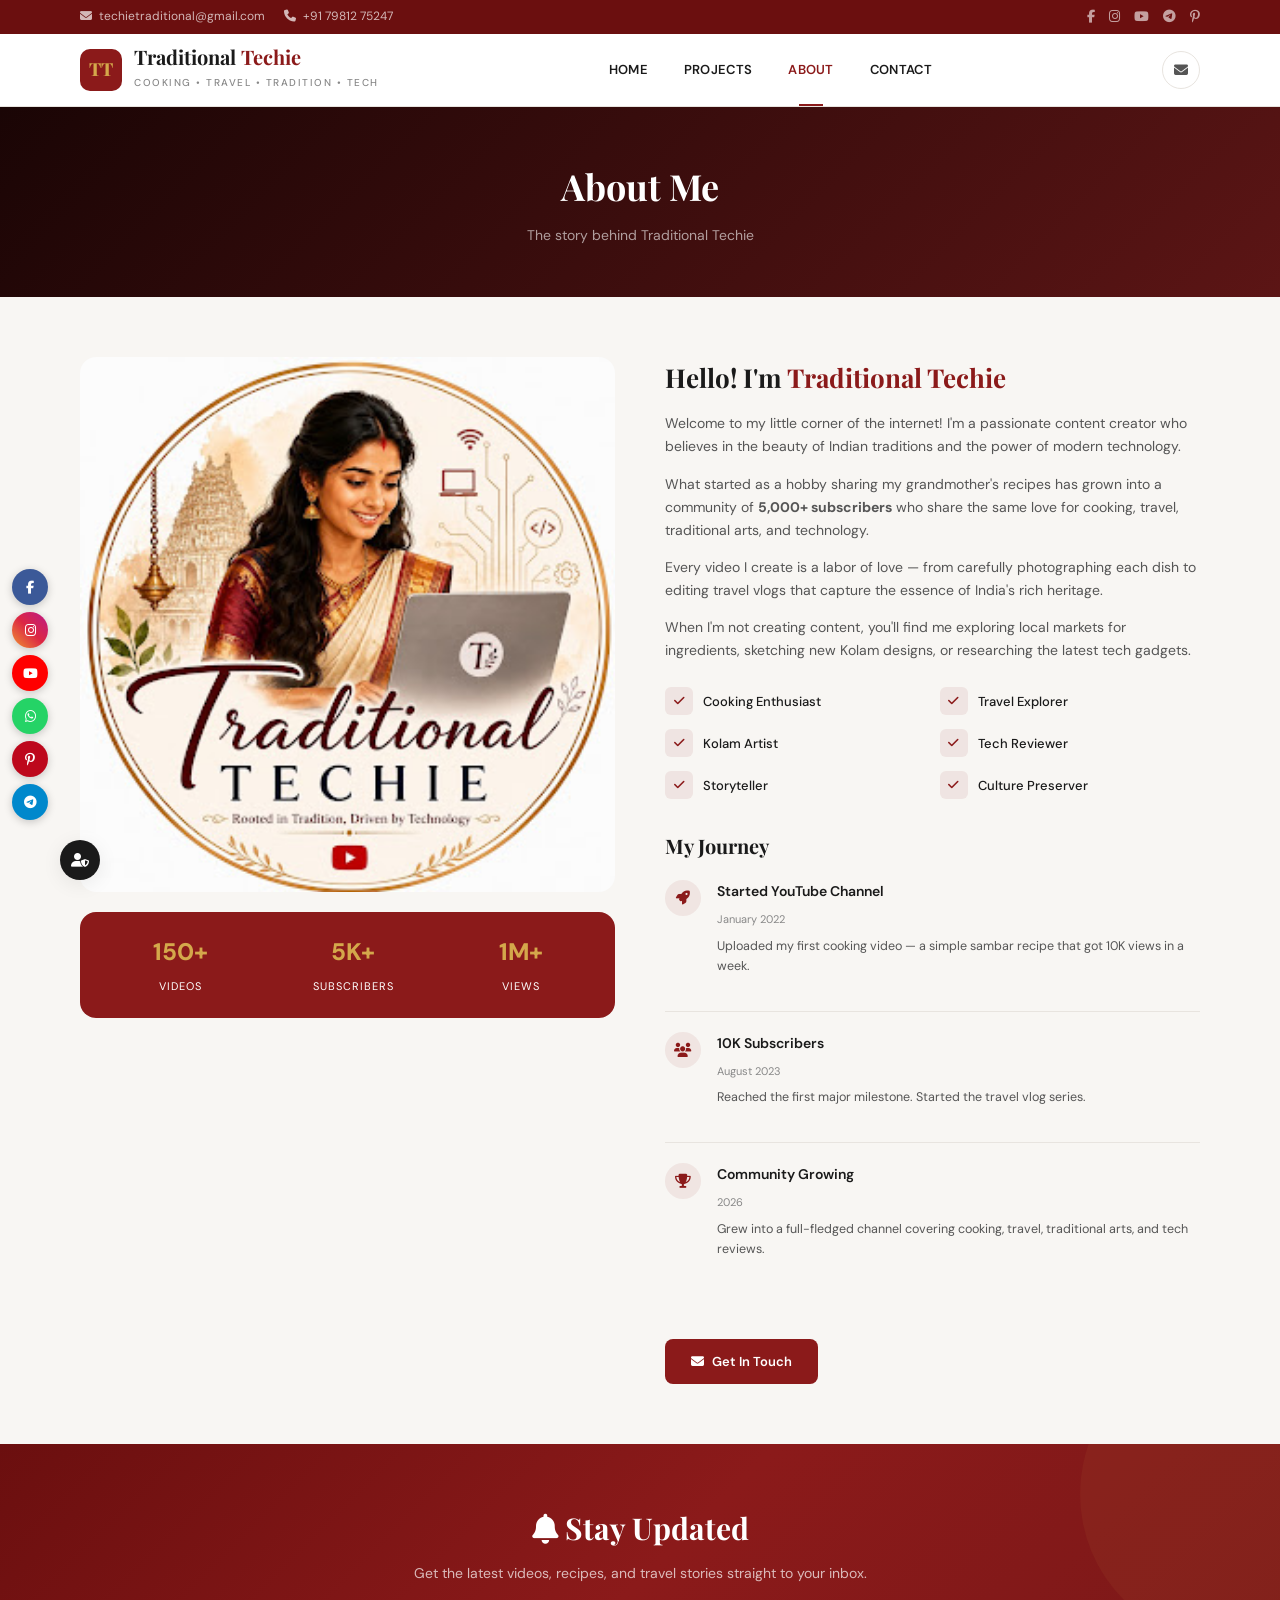
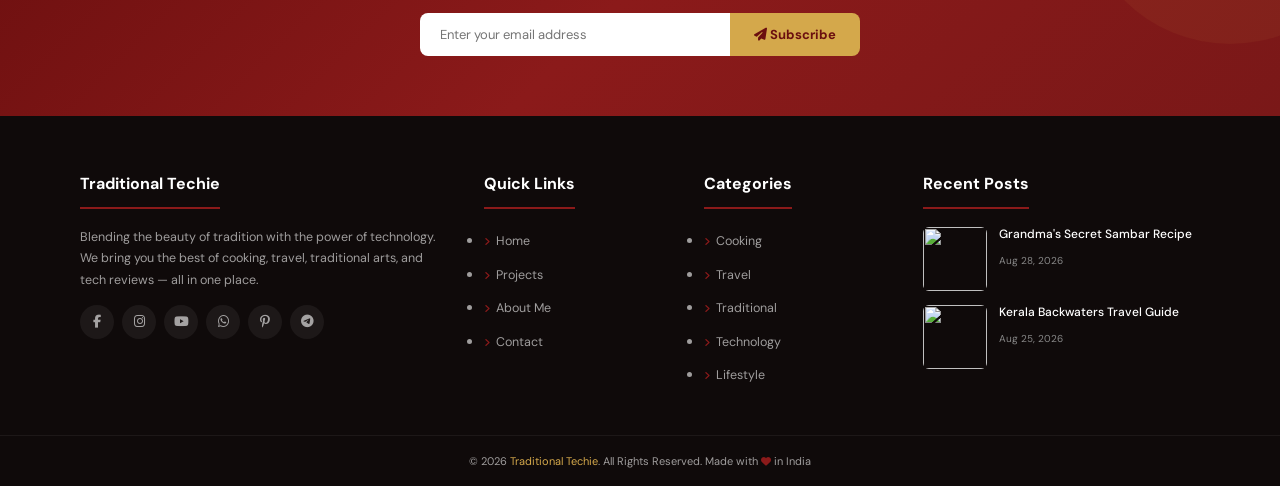
==== commit 91ea7548: "Update category links to include query parameters" ====
--- a/about.html
+++ b/about.html
@@ -163,11 +163,11 @@
             <div>
                 <h4>Categories</h4>
                 <ul class="foot-links">
-                    <li><a href="#">Cooking</a></li>
-                    <li><a href="#">Travel</a></li>
-                    <li><a href="#">Traditional</a></li>
-                    <li><a href="#">Technology</a></li>
-                    <li><a href="#">Lifestyle</a></li>
+                    <li><a href="index.html?cat=Cooking">Cooking</a></li>
+                    <li><a href="index.html?cat=Travel">Travel</a></li>
+                    <li><a href="index.html?cat=Traditional">Traditional</a></li>
+                    <li><a href="index.html?cat=Technology">Technology</a></li>
+                    <li><a href="index.html?cat=Lifestyle">Lifestyle</a></li>
                 </ul>
             </div>
             <div>
--- a/css/style.css
+++ b/css/style.css
@@ -78,7 +78,7 @@
 .btn-ghost { background:transparent; color:var(--white); border:1.5px solid rgba(255,255,255,.25); }
 .btn-ghost:hover { border-color:var(--accent); color:var(--accent); }
 .hero-right { display:flex; gap:14px; }
-.hero-card { flex:1; background:rgba(255,255,255,0.04); border:1px solid rgba(255,255,255,0.08); border-radius:var(--radius-lg); padding:24px 18px; text-align:center; color:var(--white); backdrop-filter:blur(4px); transition:all .3s; }
+.hero-card { flex:1; background:rgba(255,255,255,0.04); border:1px solid rgba(255,255,255,0.08); border-radius:var(--radius-lg); padding:24px 18px; text-align:center; color:var(--white); backdrop-filter:blur(4px); transition:all .3s; text-decoration:none; cursor:pointer; }
 .hero-card:hover { background:rgba(255,255,255,0.08); border-color:var(--accent); transform:translateY(-4px); }
 .hero-card .icon { width:48px; height:48px; background:rgba(212,168,75,0.12); border-radius:50%; display:flex; align-items:center; justify-content:center; margin:0 auto 12px; font-size:18px; color:var(--accent); }
 .hero-card h4 { font-size:14px; font-weight:600; margin-bottom:4px; }
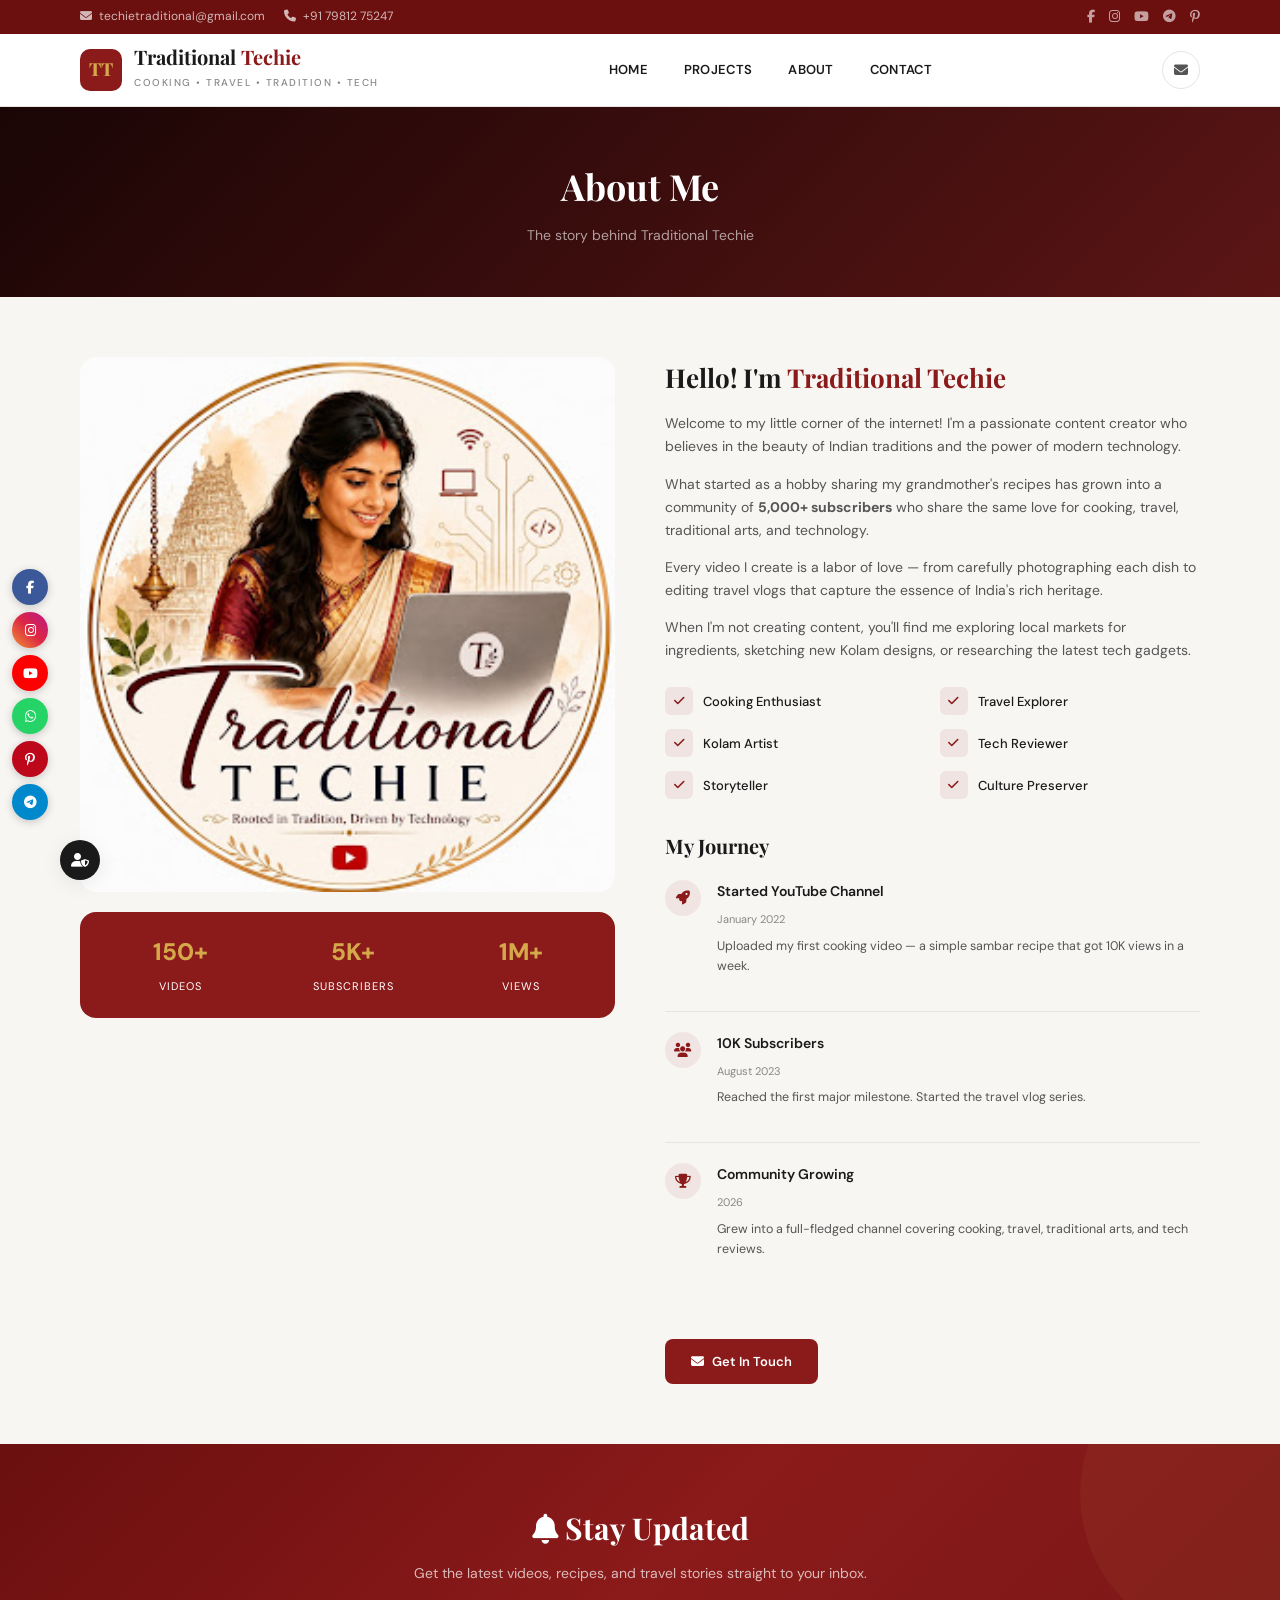
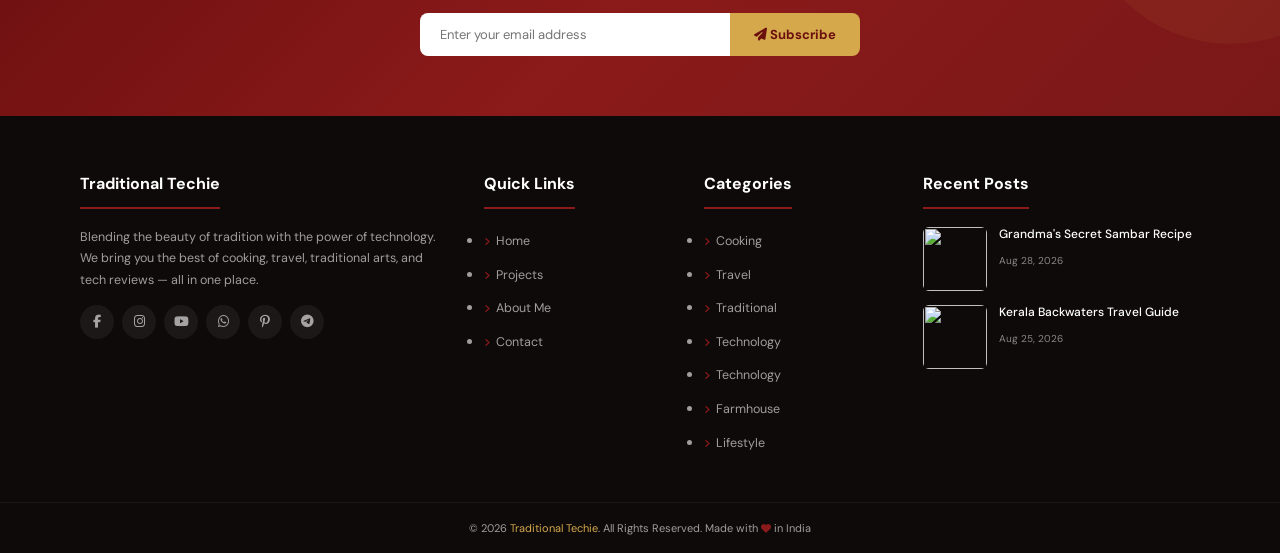
==== commit ece47a70: "Add Farmhouse category link to about.html" ====
--- a/about.html
+++ b/about.html
@@ -167,6 +167,8 @@
                     <li><a href="index.html?cat=Travel">Travel</a></li>
                     <li><a href="index.html?cat=Traditional">Traditional</a></li>
                     <li><a href="index.html?cat=Technology">Technology</a></li>
+                    <li><a href="index.html?cat=Technology">Technology</a></li>
+                    <li><a href="index.html?cat=Farmhouse">Farmhouse</a></li>
                     <li><a href="index.html?cat=Lifestyle">Lifestyle</a></li>
                 </ul>
             </div>
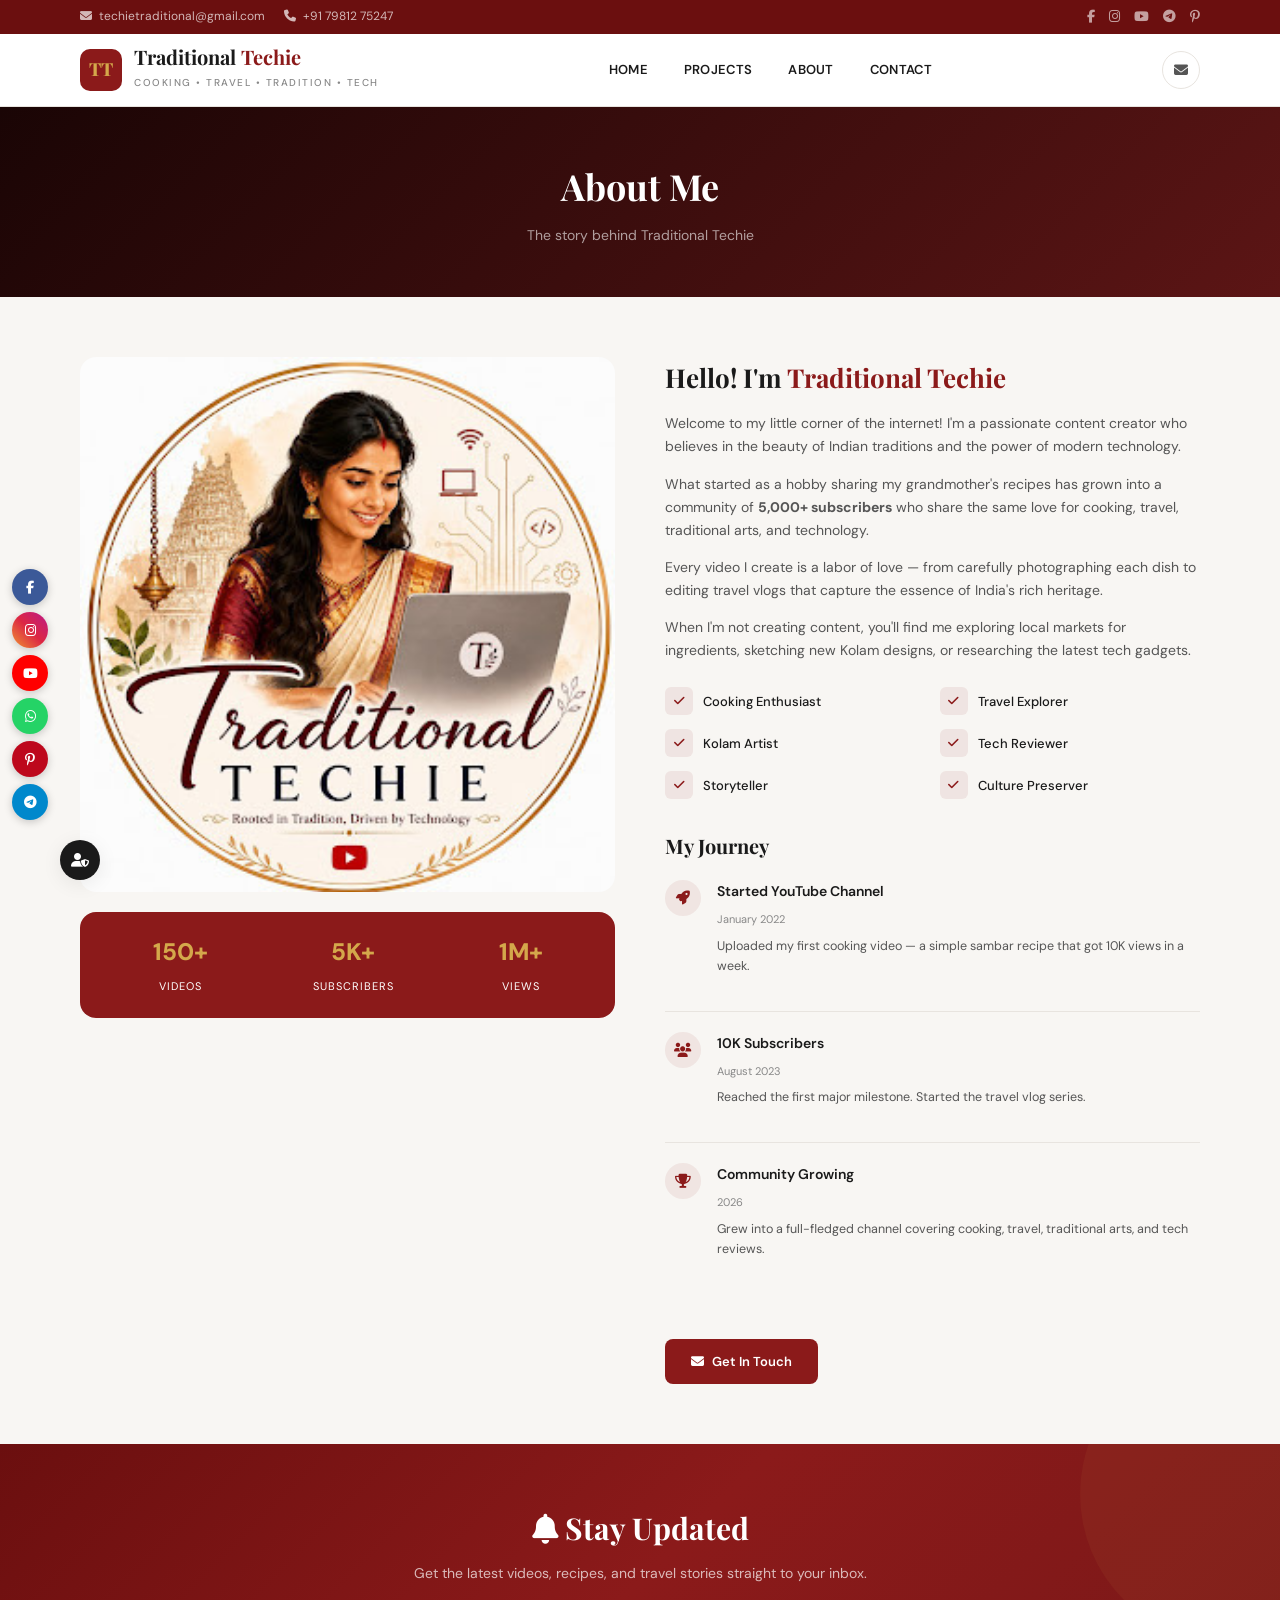
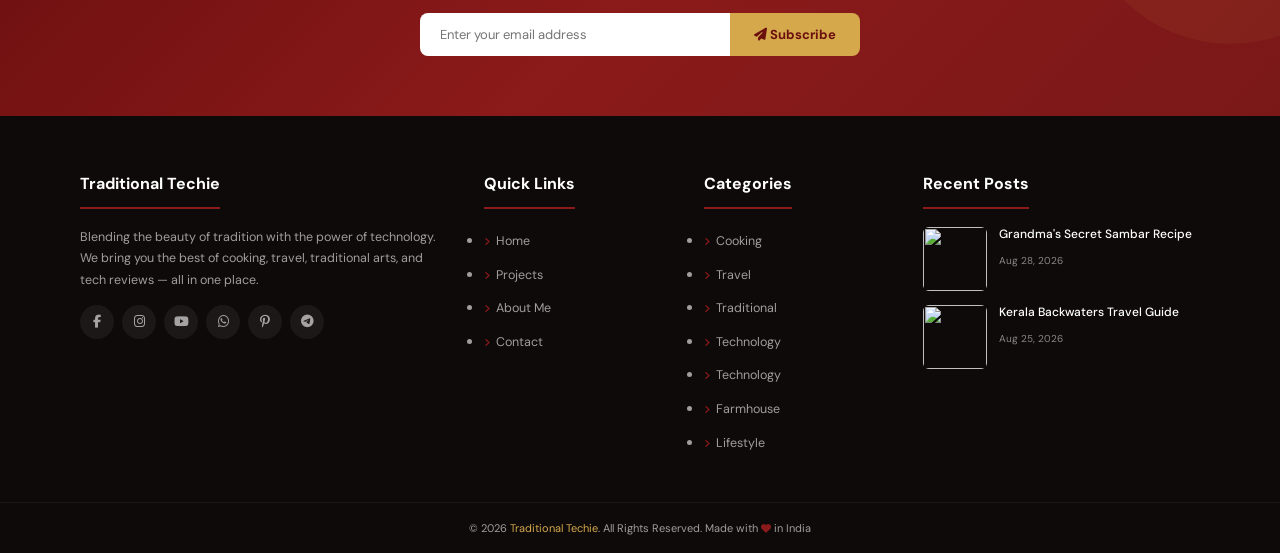
==== commit e0dff274: "Use PDF profile image and make it link to the live site" ====
--- a/about.html
+++ b/about.html
@@ -64,7 +64,9 @@
     <div class="container">
         <div class="about-full-grid">
             <div>
-                <img src="images/profile.jpg" alt="Profile" style="width:100%;border-radius:var(--radius-lg);margin-bottom:20px;">
+                <a href="https://traditional-techie.github.io/TraditionalTechie.github.io/" target="_blank" rel="noopener" aria-label="Open Traditional Techie website">
+                    <img src="images/profile.png" alt="Profile" style="width:100%;border-radius:var(--radius-lg);margin-bottom:20px;">
+                </a>
                 <div style="background:var(--primary);color:var(--white);padding:20px;border-radius:var(--radius-lg);text-align:center;">
                     <div style="display:flex;justify-content:space-around;">
                         <div><h4 style="font-size:24px;color:var(--accent);font-weight:800;">150+</h4><span style="font-size:11px;text-transform:uppercase;letter-spacing:1px;">Videos</span></div>
--- a/css/style.css
+++ b/css/style.css
@@ -112,7 +112,7 @@
 
 /* ===== CATEGORIES ===== */
 .cats { padding:55px 0; background:var(--white); }
-.cat-grid { display:grid; grid-template-columns:repeat(4,1fr); gap:18px; }
+.cat-grid { display:grid; grid-template-columns:repeat(5,1fr); gap:18px; }
 .cat-item { position:relative; border-radius:var(--radius-lg); overflow:hidden; height:200px; cursor:pointer; }
 .cat-item img { width:100%; height:100%; object-fit:cover; transition:transform .5s; }
 .cat-item:hover img { transform:scale(1.08); }
@@ -143,7 +143,8 @@
 .about { padding:60px 0; background:var(--white); }
 .about-grid { display:grid; grid-template-columns:auto 1fr; gap:50px; align-items:center; }
 .about-img-wrap { position:relative; }
-.about-img { width:320px; height:380px; object-fit:cover; border-radius:var(--radius-lg); }
+.about-img { width:320px; height:380px; object-fit:cover; border-radius:var(--radius-lg); transition:transform .3s ease, box-shadow .3s ease; }
+.about-img-wrap a:hover .about-img { transform:scale(1.03); box-shadow:var(--shadow-md); }
 .about-badge { position:absolute; bottom:-15px; right:-15px; background:var(--primary); color:var(--white); padding:14px 22px; border-radius:var(--radius); text-align:center; box-shadow:var(--shadow-md); }
 .about-badge h4 { font-size:22px; font-weight:800; color:var(--accent); line-height:1; }
 .about-badge span { font-size:10px; text-transform:uppercase; letter-spacing:1px; }
@@ -280,6 +281,19 @@
 .login-box { text-align:center; padding:20px 0; }
 .login-box input { display:block; width:100%; max-width:280px; margin:8px auto; padding:10px 14px; border:1px solid var(--border); border-radius:6px; font-family:inherit; text-align:center; font-size:13px; }
 .login-box button { margin-top:10px; padding:10px 28px; background:var(--primary); color:var(--white); border:none; border-radius:6px; font-weight:700; cursor:pointer; font-family:inherit; }
+
+/* ===== FEATURED POSTS ===== */
+.featured-posts { padding:50px 0; background:var(--bg); }
+.featured-card { background:var(--white); border-radius:var(--radius-lg); overflow:hidden; box-shadow:var(--shadow-md); margin-bottom:28px; }
+.featured-banner { display:block; overflow:hidden; }
+.featured-banner img { width:100%; height:320px; object-fit:cover; transition:transform .4s; }
+.featured-card:hover .featured-banner img { transform:scale(1.03); }
+.featured-body { padding:22px 28px 26px; }
+.featured-tag { display:inline-block; background:var(--accent); color:var(--primary-dark); font-size:11px; font-weight:700; padding:4px 12px; border-radius:20px; margin-bottom:10px; text-transform:uppercase; letter-spacing:0.5px; }
+.featured-body h3 { font-family:'Playfair Display',serif; font-size:20px; font-weight:700; color:var(--title); margin-bottom:10px; line-height:1.35; }
+.featured-body h3 a:hover { color:var(--primary); }
+.featured-body p { font-size:14px; color:var(--text); line-height:1.7; margin-bottom:16px; }
+.featured-body .btn { font-size:13px; padding:10px 22px; }
 
 /* ===== RESPONSIVE ===== */
 @media(max-width:1024px) {
@@ -310,4 +324,7 @@
     .sub-form input, .sub-form button { border-radius:8px; }
     .a-stats, .a-form .row, .form-row { grid-template-columns:1fr; }
     .about-img-wrap { display:none; }
+    .featured-banner img { height:200px; }
+    .featured-body { padding:16px 18px 20px; }
+    .featured-body h3 { font-size:17px; }
 }
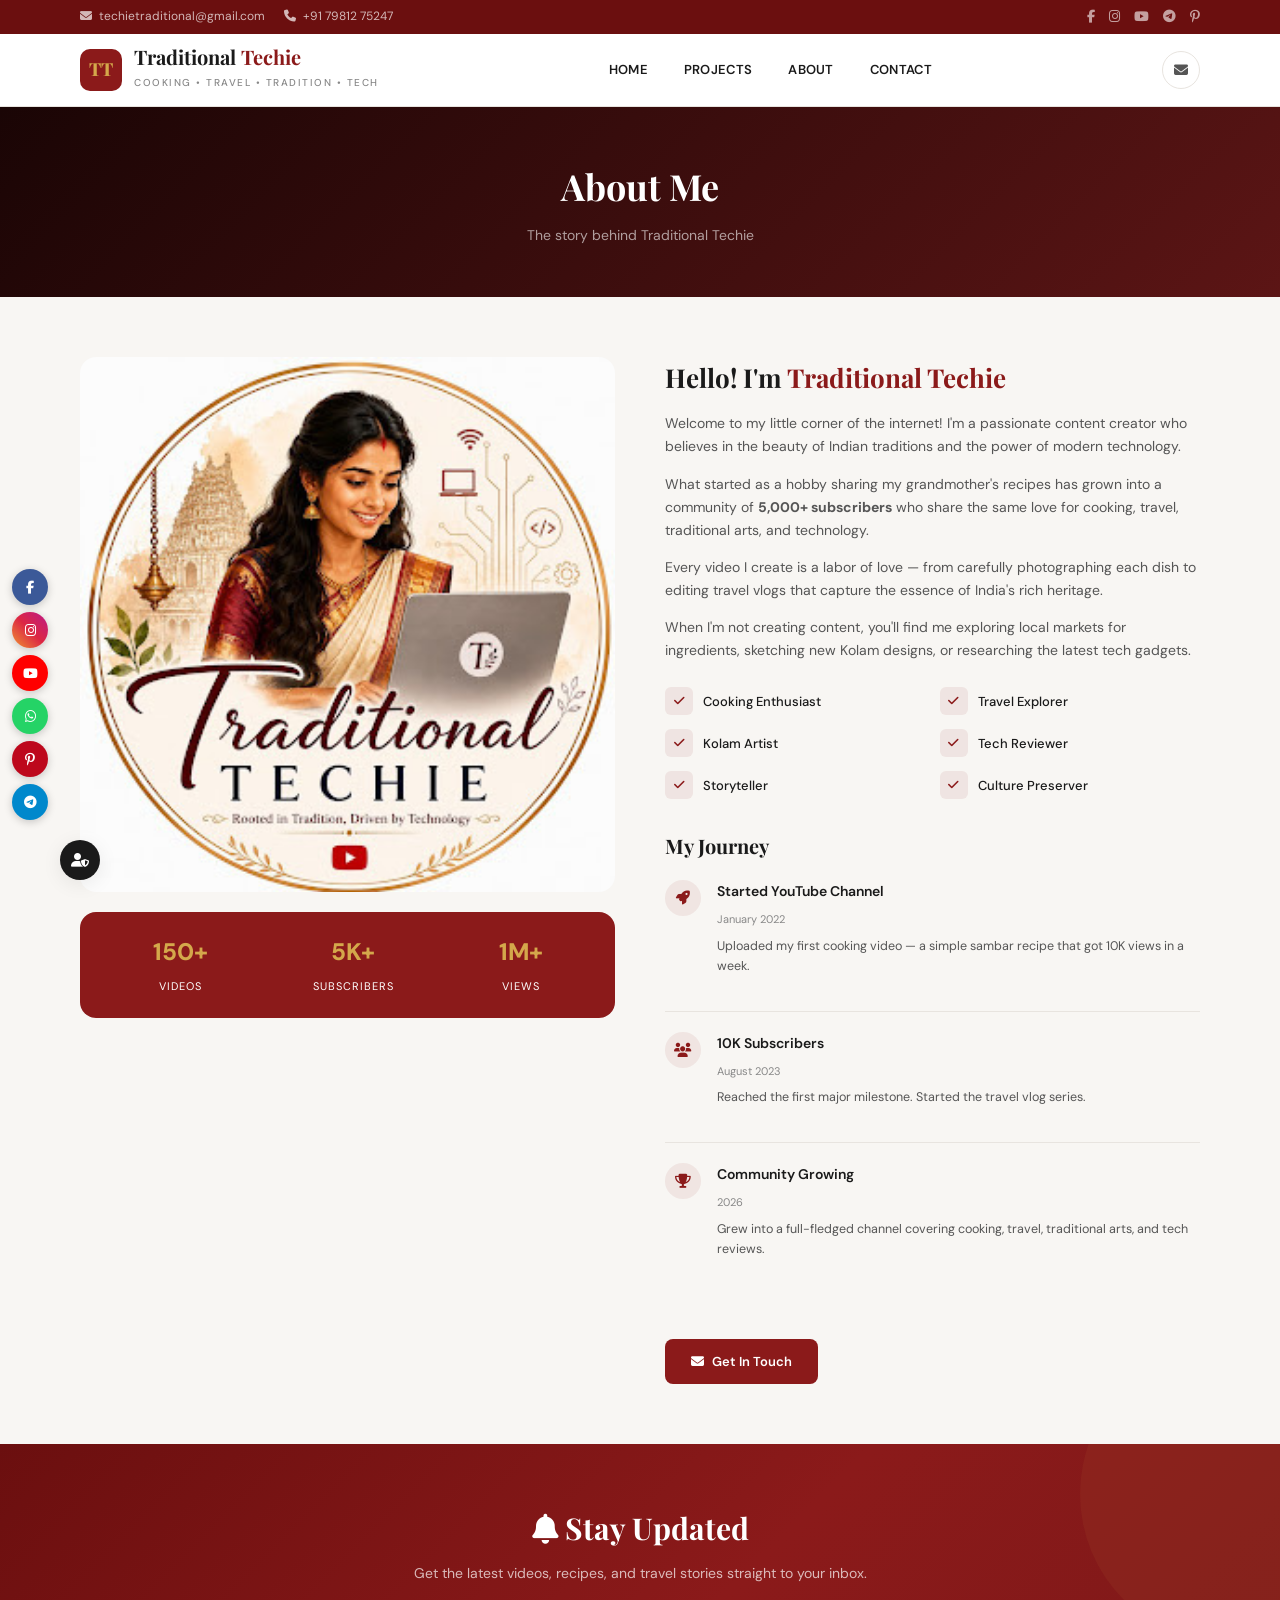
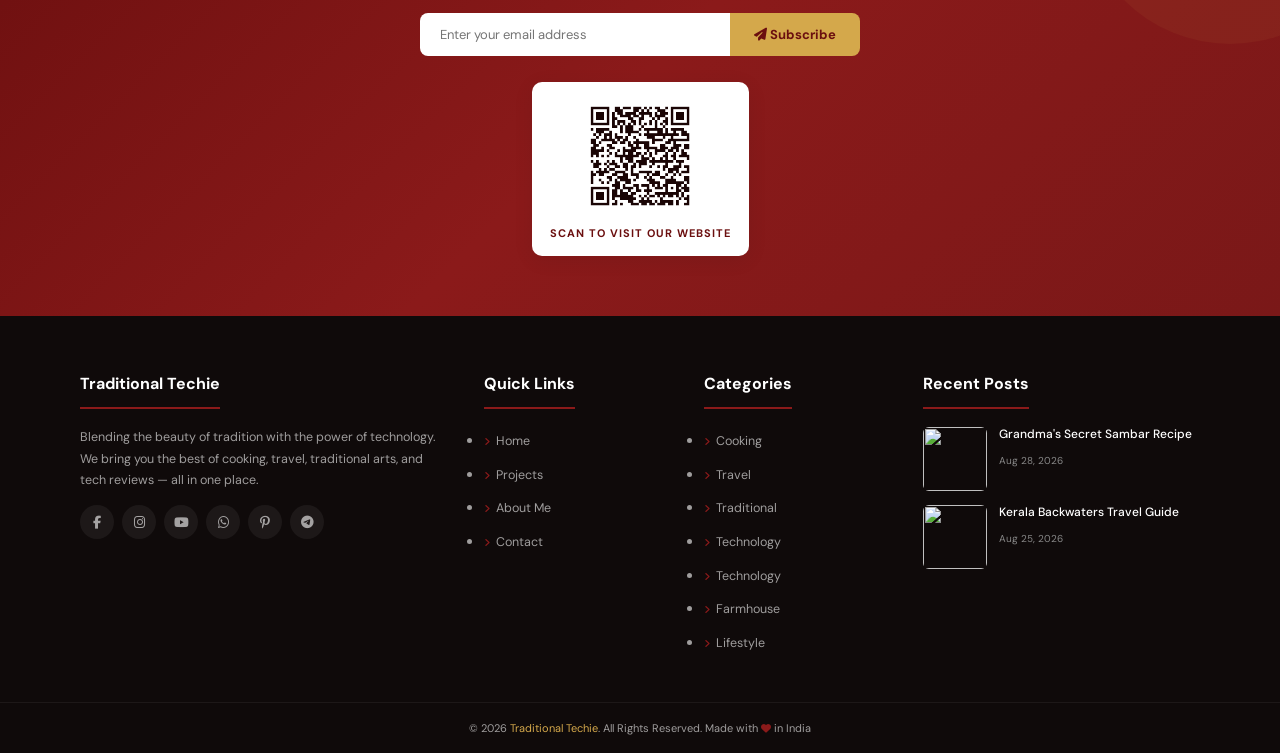
==== commit 94ee559d: "Add website QR code to hero and subscribe sections" ====
--- a/about.html
+++ b/about.html
@@ -134,6 +134,10 @@
             <input type="email" placeholder="Enter your email address" required>
             <button type="submit"><i class="fas fa-paper-plane"></i> Subscribe</button>
         </form>
+        <a href="https://traditional-techie.github.io/TraditionalTechie.github.io/" target="_blank" rel="noopener" class="subscribe-qr" title="Scan to open our website">
+            <img src="images/qrcode.png" alt="Website QR code">
+            <span>Scan to visit our website</span>
+        </a>
     </div>
 </section>
 
--- a/css/style.css
+++ b/css/style.css
@@ -77,12 +77,14 @@
 .btn-fill:hover { background:var(--primary-light); transform:translateY(-2px); box-shadow:0 6px 20px rgba(139,26,26,0.35); }
 .btn-ghost { background:transparent; color:var(--white); border:1.5px solid rgba(255,255,255,.25); }
 .btn-ghost:hover { border-color:var(--accent); color:var(--accent); }
-.hero-right { display:flex; gap:14px; }
+.hero-right { display:flex; gap:14px; flex-wrap:wrap; }
 .hero-card { flex:1; background:rgba(255,255,255,0.04); border:1px solid rgba(255,255,255,0.08); border-radius:var(--radius-lg); padding:24px 18px; text-align:center; color:var(--white); backdrop-filter:blur(4px); transition:all .3s; text-decoration:none; cursor:pointer; }
 .hero-card:hover { background:rgba(255,255,255,0.08); border-color:var(--accent); transform:translateY(-4px); }
 .hero-card .icon { width:48px; height:48px; background:rgba(212,168,75,0.12); border-radius:50%; display:flex; align-items:center; justify-content:center; margin:0 auto 12px; font-size:18px; color:var(--accent); }
 .hero-card h4 { font-size:14px; font-weight:600; margin-bottom:4px; }
 .hero-card span { font-size:11px; color:rgba(255,255,255,.5); }
+.qr-card .qr-img { width:74px; height:74px; background:var(--white); border-radius:6px; padding:5px; margin:0 auto 12px; display:block; }
+.qr-card span { color:rgba(255,255,255,.55); }
 
 /* ===== SECTION HEADERS ===== */
 .sec-header { display:flex; justify-content:space-between; align-items:flex-end; margin-bottom:35px; }
@@ -219,6 +221,10 @@
 .sub-form input { flex:1; padding:13px 20px; border:none; border-radius:8px 0 0 8px; font-size:13px; font-family:inherit; }
 .sub-form button { padding:13px 24px; background:var(--accent); color:var(--primary-dark); border:none; border-radius:0 8px 8px 0; font-weight:700; font-size:13px; cursor:pointer; font-family:inherit; white-space:nowrap; }
 .sub-form button:hover { background:var(--accent-light); }
+.subscribe-qr { display:inline-flex; flex-direction:column; align-items:center; gap:8px; margin-top:26px; padding:14px 18px; background:var(--white); border-radius:var(--radius); box-shadow:var(--shadow-md); text-decoration:none; transition:transform .3s ease; position:relative; color:var(--primary-dark); }
+.subscribe-qr:hover { transform:translateY(-3px); }
+.subscribe-qr img { width:120px; height:120px; display:block; }
+.subscribe-qr span { font-size:11px; font-weight:700; text-transform:uppercase; letter-spacing:1px; color:var(--primary-dark); }
 
 /* ===== SHARE + LIKE ===== */
 .engage { padding:50px 0; }
